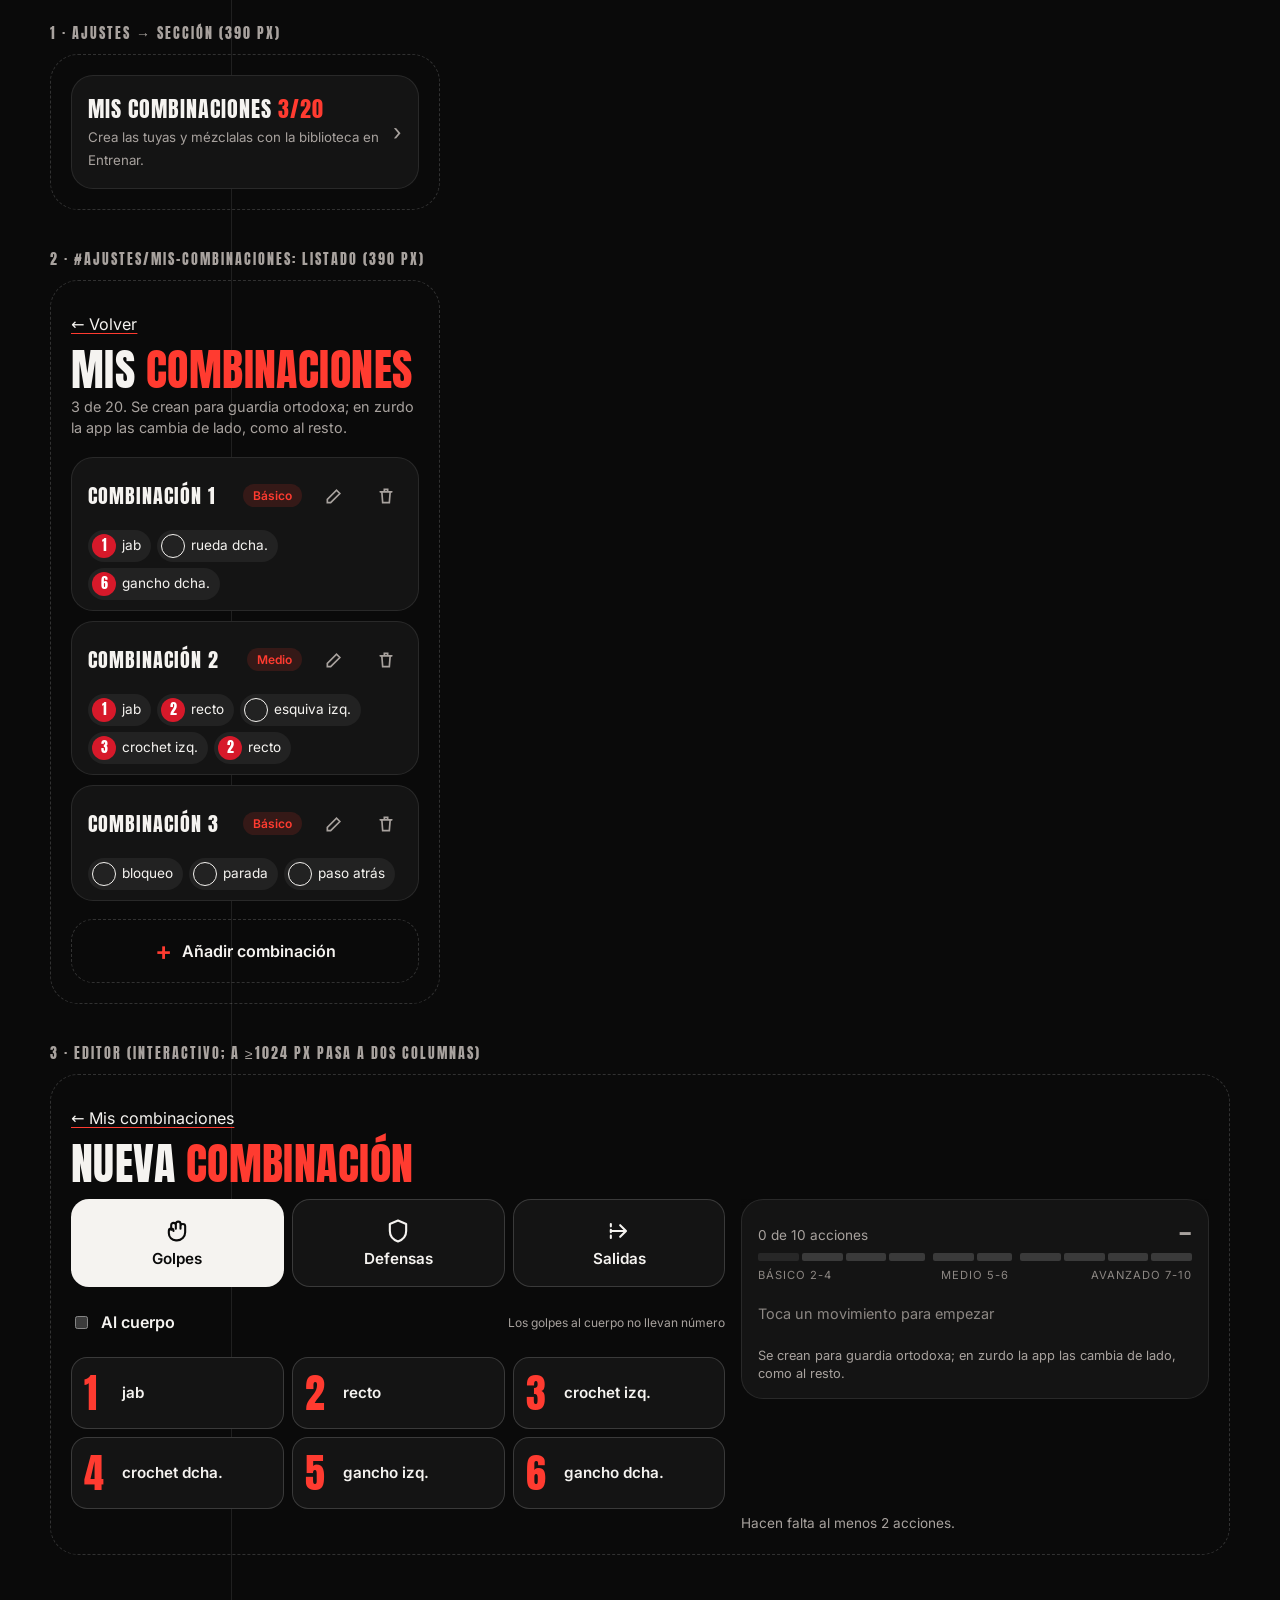
==== docs/revision/boceto-creador.html @ 8ac5c726 "Añade el diagnóstico y el plan del creador de combinaciones (fases C1-C4) y un boceto suelto del dis" ====
<!doctype html>
<html lang="es">
<head>
<meta charset="utf-8">
<meta name="viewport" content="width=device-width, initial-scale=1">
<title>Boceto · Mis combinaciones</title>
<!-- Boceto suelto, FUERA de la app (no va al precache ni al sitio). Usa los tokens y las fuentes de
     la app para que se vea como quedaría. Los datos de las acciones están copiados a mano solo aquí:
     en la app saldrán de data/acciones.json. Abrir con la app servida (python -m http.server) o
     directamente desde el disco. -->
<link rel="stylesheet" href="../../static/estilos.css">
<style>
  body { padding: 24px var(--hueco) 48px; }
  .bocetos { display: grid; gap: 40px; max-width: 1180px; margin: 0 auto; }
  .boceto-titulo { font-family: var(--letra-titular); text-transform: uppercase; color: var(--suave); letter-spacing: 2px; font-size: 14px; margin: 0 0 10px; }
  .marco { border: 1px dashed var(--linea-chip); border-radius: 28px; padding: 20px; }
  .marco.movil { max-width: 390px; }

  /* ---------- Comunes ---------- */
  .cr-volver { display: inline-flex; min-height: 48px; align-items: center; color: var(--texto); }
  .cr-cabecera h1 { margin: 0; font-family: var(--letra-titular); text-transform: uppercase; font-weight: 400; font-size: 44px; line-height: .95; }
  .cr-cabecera h1 .acento { color: var(--acento); }
  .cr-cabecera p { margin: 6px 0 0; color: var(--suave); font-size: .9rem; }
  .cr-boton { min-height: 48px; padding: 0 18px; border-radius: 999px; border: 1px solid var(--linea-chip); background: var(--secundario);
    color: var(--texto); font: 600 1rem var(--letra-texto); display: inline-flex; align-items: center; justify-content: center; gap: 8px;
    cursor: pointer; transition: transform 140ms cubic-bezier(.23,1,.32,1), background-color 140ms ease; }
  .cr-boton:active { transform: scale(.97); }
  .cr-boton.principal { background: var(--acento-relleno); border-color: transparent; color: var(--sobre-acento); }
  .cr-boton[aria-disabled="true"] { opacity: .45; cursor: not-allowed; }
  :is(button, a):focus-visible { outline: 3px solid var(--foco); outline-offset: 2px; }

  /* Pasos: el MISMO código visual que la pantalla de la sesión (paso-golpe/defensa/movimiento):
     lo que creas se ve como lo verás al entrenar. */
  .cr-paso { display: inline-flex; align-items: center; gap: 6px; min-height: 32px; padding: 0 10px 0 4px; border-radius: 999px;
    background: var(--secundario); font-size: .85rem; white-space: nowrap; }
  .cr-paso i { display: inline-grid; place-items: center; min-width: 24px; height: 24px; border-radius: 999px; font: 400 14px var(--letra-titular); font-style: normal; }
  .cr-paso.golpe i { background: var(--acento-relleno); color: var(--sobre-acento); }
  .cr-paso.defensa i { border: 1.5px solid currentColor; }
  .cr-paso.movimiento { color: var(--terciario); }
  .cr-paso.movimiento i { border: 1.5px dashed var(--suave); color: var(--suave); }

  /* Nivel en directo: 10 segmentos, uno por acción, con las tres zonas de nivel_de marcadas. */
  .cr-nivel { display: grid; gap: 6px; }
  .cr-nivel-linea { display: flex; justify-content: space-between; align-items: baseline; font-size: .85rem; color: var(--suave); }
  .cr-nivel-linea b { font: 400 22px var(--letra-titular); text-transform: uppercase; color: var(--texto); letter-spacing: 1px; }
  .cr-nivel-linea b.fuera { color: var(--suave); }
  .cr-segmentos { display: grid; grid-template-columns: repeat(10, 1fr); gap: 3px; }
  .cr-segmentos span { height: 8px; border-radius: 2px; background: var(--linea-chip); transition: background-color 160ms ease; }
  .cr-segmentos span.lleno { background: var(--acento-relleno); }
  .cr-segmentos span:nth-child(1) { opacity: .5; }        /* 1 acción: aún no vale */
  .cr-segmentos span:nth-child(4), .cr-segmentos span:nth-child(6) { margin-right: 5px; } /* cortes 4|5 y 6|7 */
  .cr-zonas { display: grid; grid-template-columns: 4fr 2fr 4fr; font-size: .7rem; color: var(--tenue); text-transform: uppercase; letter-spacing: 1px; }
  .cr-zonas span:nth-child(2) { text-align: center; } .cr-zonas span:nth-child(3) { text-align: right; }

  /* ---------- Listado ---------- */
  .cr-lista { list-style: none; margin: 18px 0; padding: 0; display: grid; gap: 10px; }
  .cr-combo { background: var(--superficie); border: 1px solid var(--linea); border-radius: var(--radio); padding: 14px 8px 10px 16px; display: grid; gap: 10px; }
  .cr-combo-cabeza { display: flex; align-items: center; gap: 10px; }
  .cr-combo h2 { margin: 0; flex: 1; white-space: nowrap; font: 400 20px var(--letra-titular); text-transform: uppercase; letter-spacing: 1px; }
  .cr-pastilla { font-size: .75rem; font-weight: 600; padding: 3px 10px; border-radius: 999px; background: var(--acento-tenue); color: var(--acento); }
  .cr-icono { width: 48px; height: 48px; border-radius: 999px; border: 0; background: transparent; color: var(--suave); display: grid; place-items: center; cursor: pointer; }
  .cr-icono:hover { background: var(--secundario); color: var(--texto); }
  .cr-icono svg { width: 20px; height: 20px; fill: none; stroke: currentColor; stroke-width: 2; stroke-linecap: round; }
  .cr-secuencia { display: flex; flex-wrap: wrap; gap: 6px; margin: 0; padding: 0; list-style: none; }
  .cr-anadir { width: 100%; min-height: 64px; border: 1.5px dashed var(--linea-chip); border-radius: var(--radio); background: transparent; color: var(--texto);
    font: 600 1rem var(--letra-texto); display: flex; align-items: center; justify-content: center; gap: 10px; cursor: pointer; }
  .cr-anadir span { color: var(--acento); font-size: 1.6rem; line-height: 1; }

  /* ---------- Editor ---------- */
  .cr-editor { display: grid; gap: 16px; }
  .cr-tira-caja { position: sticky; top: 0; z-index: 1; background: var(--superficie); border: 1px solid var(--linea); border-radius: var(--radio); padding: 14px 16px; display: grid; gap: 12px; }
  .cr-tira { display: flex; flex-wrap: wrap; gap: 6px; min-height: 40px; margin: 0; padding: 0; list-style: none; }
  .cr-tira:empty::before { content: "Toca un movimiento para empezar"; color: var(--tenue); font-size: .9rem; align-self: center; }
  .cr-tira button.cr-paso { border: 0; color: inherit; cursor: pointer; min-height: 40px; font-family: var(--letra-texto);
    transition: transform 180ms cubic-bezier(.23,1,.32,1), opacity 180ms ease; }
  .cr-tira button.cr-paso.movimiento { color: var(--terciario); }
  .cr-tira button.cr-paso::after { content: "×"; margin-left: 2px; color: var(--suave); }
  @starting-style { .cr-tira button.cr-paso { opacity: 0; transform: scale(.9); } }
  .cr-guardia { margin: 0; font-size: .8rem; color: var(--suave); }

  .cr-tarjetas { display: grid; grid-template-columns: repeat(3, 1fr); gap: 8px; }
  .cr-tarjeta { min-height: 88px; border-radius: 18px; border: 1px solid var(--linea-chip); background: var(--superficie); color: var(--texto);
    display: grid; place-content: center; justify-items: center; gap: 4px; cursor: pointer; font: 600 .95rem var(--letra-texto);
    transition: transform 140ms cubic-bezier(.23,1,.32,1), background-color 140ms ease; }
  .cr-tarjeta:active { transform: scale(.97); }
  .cr-tarjeta svg { width: 28px; height: 28px; fill: none; stroke: currentColor; stroke-width: 1.8; stroke-linecap: round; stroke-linejoin: round; }
  .cr-tarjeta[aria-expanded="true"] { background: var(--chip-activo); color: var(--sobre-chip-activo); border-color: transparent; }

  .cr-paleta { display: grid; gap: 10px; }
  .cr-paleta[hidden] { display: none; }
  .cr-objetivo { display: flex; align-items: center; justify-content: space-between; min-height: 48px; }
  .cr-objetivo { gap: 12px; }
  .cr-objetivo small { text-align: right; font-size: .75rem; }
  .cr-combo-cabeza { gap: 4px; }
  .cr-combo-cabeza .cr-pastilla { margin-right: 4px; }
  .cr-objetivo label { white-space: nowrap; display: flex; align-items: center; gap: 10px; font-weight: 600; cursor: pointer; }
  .cr-golpes { display: grid; grid-template-columns: repeat(2, 1fr); gap: 8px; list-style: none; margin: 0; padding: 0; }
  .cr-golpe { width: 100%; min-height: 72px; border-radius: 16px; border: 1px solid var(--linea-chip); background: var(--superficie); color: var(--texto);
    display: flex; align-items: center; gap: 12px; padding: 0 12px; cursor: pointer; text-align: left; font: 600 .95rem var(--letra-texto);
    transition: transform 140ms cubic-bezier(.23,1,.32,1), border-color 140ms ease; }
  .cr-golpe:active { transform: scale(.97); }
  @media (hover: hover) and (pointer: fine) { .cr-golpe:hover, .cr-mov:hover { border-color: var(--acento); } }
  .cr-golpe b { font: 400 40px var(--letra-titular); color: var(--acento); line-height: 1; min-width: 26px; }
  .cr-golpe b.sin-numero { font-size: 22px; color: var(--suave); }
  .cr-movs { display: grid; grid-template-columns: repeat(2, 1fr); gap: 8px; list-style: none; margin: 0; padding: 0; }
  .cr-mov { width: 100%; min-height: 56px; border-radius: 16px; border: 1px solid var(--linea-chip); background: var(--superficie); color: var(--texto);
    font: 600 .95rem var(--letra-texto); cursor: pointer; padding: 0 12px; text-align: left; display: flex; align-items: center; gap: 10px;
    transition: transform 140ms cubic-bezier(.23,1,.32,1), border-color 140ms ease; }
  .cr-mov:active { transform: scale(.97); }
  .cr-mov.salida { border-style: dashed; }
  .cr-barra { position: sticky; bottom: 0; display: grid; grid-template-columns: 1fr 1fr; gap: 8px; padding: 12px 0 0; background: linear-gradient(transparent, var(--fondo) 30%); }
  .cr-estado { min-height: 1.4em; margin: 0; font-size: .85rem; color: var(--suave); }

  /* Escritorio: paleta a la izquierda, tira y guardar fijos a la derecha. */
  @media (min-width: 1024px) {
    .cr-editor.escritorio { grid-template-columns: minmax(0, 1.4fr) minmax(320px, 1fr); align-items: start; }
    .cr-editor.escritorio .cr-lado { position: sticky; top: 24px; display: grid; gap: 12px; order: 2; }
    .cr-editor.escritorio .cr-golpes { grid-template-columns: repeat(3, 1fr); }
    .cr-editor.escritorio .cr-movs { grid-template-columns: repeat(3, 1fr); }
  }

  /* ---------- Avisos ---------- */
  dialog.cr-avisos { max-width: 420px; border: 1px solid var(--linea-chip); border-radius: var(--radio); background: var(--superficie); color: var(--texto); padding: 22px; }
  dialog.cr-avisos::backdrop { background: var(--velo); }
  .cr-avisos h2 { margin: 0 0 12px; font: 400 26px var(--letra-titular); text-transform: uppercase; }
  .cr-avisos ul { margin: 0 0 18px; padding: 0; list-style: none; display: grid; gap: 10px; }
  .cr-avisos li { display: grid; grid-template-columns: 24px 1fr; gap: 10px; padding: 12px; border-radius: 14px; background: var(--aviso-fondo); color: var(--aviso); font-size: .92rem; }
  .cr-avisos .acciones { display: grid; grid-template-columns: 1fr 1fr; gap: 8px; }
  @media (prefers-reduced-motion: reduce) { * { transition: none !important; } }
</style>
</head>
<body>
<div class="bocetos">

  <section>
    <p class="boceto-titulo">1 · Ajustes → sección (390 px)</p>
    <div class="marco movil">
      <a class="tarjeta cr-entrada" href="#" style="display:flex;align-items:center;gap:12px;padding:16px;color:inherit;text-decoration:none;min-height:72px">
        <span style="flex:1"><b style="font:400 22px var(--letra-titular);text-transform:uppercase;letter-spacing:1px">Mis combinaciones <span style="color:var(--acento)">3/20</span></b><br>
          <small style="color:var(--suave)">Crea las tuyas y mézclalas con la biblioteca en Entrenar.</small></span>
        <span aria-hidden="true" style="font-size:1.4rem;color:var(--suave)">›</span>
      </a>
    </div>
  </section>

  <section>
    <p class="boceto-titulo">2 · #ajustes/mis-combinaciones: listado (390 px)</p>
    <div class="marco movil">
      <a href="#" class="cr-volver">← Volver</a>
      <header class="cr-cabecera">
        <h1>Mis <span class="acento">combinaciones</span></h1>
        <p>3 de 20. Se crean para guardia ortodoxa; en zurdo la app las cambia de lado, como al resto.</p>
      </header>
      <ul class="cr-lista" id="lista"></ul>
      <button type="button" class="cr-anadir" id="ir-editor"><span aria-hidden="true">+</span> Añadir combinación</button>
    </div>
  </section>

  <section>
    <p class="boceto-titulo">3 · Editor (interactivo; a ≥1024 px pasa a dos columnas)</p>
    <div class="marco">
      <a href="#" class="cr-volver">← Mis combinaciones</a>
      <header class="cr-cabecera" style="margin-bottom:14px"><h1>Nueva <span class="acento">combinación</span></h1></header>
      <div class="cr-editor escritorio">
        <div class="cr-lado">
          <div class="cr-tira-caja">
            <div class="cr-nivel" aria-hidden="true">
              <div class="cr-nivel-linea"><span id="contador">0 de 10 acciones</span><b id="nivel" class="fuera">—</b></div>
              <div class="cr-segmentos" id="segmentos"></div>
              <div class="cr-zonas"><span>Básico 2-4</span><span>Medio 5-6</span><span>Avanzado 7-10</span></div>
            </div>
            <ol class="cr-tira" id="tira" aria-label="Tu combinación (toca un paso para quitarlo)"></ol>
            <p class="cr-guardia">Se crean para guardia ortodoxa; en zurdo la app las cambia de lado, como al resto.</p>
          </div>
          <p class="cr-estado" id="estado" role="status" aria-live="polite"></p>
          <div class="cr-barra">
            <button type="button" class="cr-boton" id="quitar-ultima">Quitar la última</button>
            <button type="button" class="cr-boton principal" id="guardar" aria-describedby="por-que">Guardar</button>
          </div>
          <p class="cr-estado" id="por-que"></p>
        </div>

        <div>
          <div class="cr-tarjetas" role="group" aria-label="Tipo de movimiento">
            <button type="button" class="cr-tarjeta" aria-expanded="true" aria-controls="p-golpe" data-grupo="golpe">
              <svg viewBox="0 0 24 24" aria-hidden="true"><path d="M7 11V7a2 2 0 0 1 4 0v3m0-1V6a2 2 0 0 1 4 0v4m0-2a2 2 0 0 1 4 0v5a7 7 0 0 1-7 7h-1a6 6 0 0 1-6-6v-2a2 2 0 0 1 4 0"/></svg>Golpes</button>
            <button type="button" class="cr-tarjeta" aria-expanded="false" aria-controls="p-defensa" data-grupo="defensa">
              <svg viewBox="0 0 24 24" aria-hidden="true"><path d="M12 3l7 3v6c0 4.5-3 7.5-7 9-4-1.5-7-4.5-7-9V6z"/></svg>Defensas</button>
            <button type="button" class="cr-tarjeta" aria-expanded="false" aria-controls="p-movimiento" data-grupo="movimiento">
              <svg viewBox="0 0 24 24" aria-hidden="true"><path d="M5 12h12m-4-5 5 5-5 5"/><path d="M5 6v12" stroke-dasharray="2 3"/></svg>Salidas</button>
          </div>
          <div style="height:12px"></div>
          <div class="cr-paleta" id="p-golpe">
            <div class="cr-objetivo">
              <label><input type="checkbox" role="switch" id="al-cuerpo"> Al cuerpo</label>
              <small style="color:var(--suave)">Los golpes al cuerpo no llevan número</small>
            </div>
            <ul class="cr-golpes" id="golpes"></ul>
          </div>
          <div class="cr-paleta" id="p-defensa" hidden><ul class="cr-movs" id="defensas"></ul></div>
          <div class="cr-paleta" id="p-movimiento" hidden><ul class="cr-movs" id="salidas"></ul></div>
        </div>
      </div>
    </div>
  </section>

  <dialog class="cr-avisos" id="avisos" aria-labelledby="t-avisos">
    <h2 id="t-avisos">Antes de guardar</h2>
    <ul id="lista-avisos"></ul>
    <form method="dialog" class="acciones">
      <button class="cr-boton" value="denegar" autofocus>Volver a editar</button>
      <button class="cr-boton principal" value="aceptar">Guardar igual</button>
    </form>
  </dialog>
</div>

<script type="module">
  // Copia mínima de data/acciones.json para el boceto (en la app sale del catálogo del motor).
  const A = {
    jab: { tipo: "golpe", n: 1, corto: "jab" }, directo: { tipo: "golpe", n: 2, corto: "recto" },
    gancho_izq: { tipo: "golpe", n: 3, corto: "crochet izq." }, gancho_der: { tipo: "golpe", n: 4, corto: "crochet dcha." },
    uppercut_izq: { tipo: "golpe", n: 5, corto: "gancho izq." }, uppercut_der: { tipo: "golpe", n: 6, corto: "gancho dcha." },
    jab_cuerpo: { tipo: "golpe", corto: "jab abajo" }, directo_cuerpo: { tipo: "golpe", corto: "recto abajo" },
    gancho_izq_cuerpo: { tipo: "golpe", corto: "croch. izq. abajo" }, gancho_der_cuerpo: { tipo: "golpe", corto: "croch. dcha. abajo" },
    uppercut_izq_cuerpo: { tipo: "golpe", corto: "gancho izq. abajo" }, uppercut_der_cuerpo: { tipo: "golpe", corto: "gancho dcha. abajo" },
    esquiva_izq: { tipo: "defensa", corto: "esquiva izq." }, esquiva_der: { tipo: "defensa", corto: "esquiva dcha." },
    rodar_izq: { tipo: "defensa", corto: "rueda izq." }, rodar_der: { tipo: "defensa", corto: "rueda dcha." },
    paso_atras: { tipo: "defensa", corto: "paso atrás" }, bloqueo: { tipo: "defensa", corto: "bloqueo" },
    parada: { tipo: "defensa", corto: "parada" }, ballesteo: { tipo: "defensa", corto: "ballesteo" }, flexion: { tipo: "defensa", corto: "flexión" },
    paso_lateral_izq: { tipo: "movimiento", corto: "paso lateral izq." }, paso_lateral_der: { tipo: "movimiento", corto: "paso lateral dcha." },
    pivote: { tipo: "movimiento", corto: "pivote" }, salir: { tipo: "movimiento", corto: "cambio de ángulo" },
  };
  const CARA = ["jab", "directo", "gancho_izq", "gancho_der", "uppercut_izq", "uppercut_der"];
  const NIVEL = (n) => (n >= 2 && n <= 4 ? "Básico" : n <= 6 && n >= 5 ? "Medio" : n >= 7 && n <= 10 ? "Avanzado" : null);
  const $ = (s) => document.querySelector(s);
  const paso = (id, etiqueta = "li") => {
    const a = A[id];
    return `<${etiqueta} class="cr-paso ${a.tipo}" ${etiqueta === "button" ? `type="button" data-id="${id}" aria-label="Quitar ${a.corto}"` : ""}><i aria-hidden="true">${a.n ?? ""}</i>${a.corto}</${etiqueta}>`;
  };

  // ---- Listado de ejemplo ----
  const propias = [["jab", "rodar_der", "uppercut_der"], ["jab", "directo", "esquiva_izq", "gancho_izq", "directo"], ["bloqueo", "parada", "paso_atras"]];
  const ICONOS = {
    editar: '<svg viewBox="0 0 24 24"><path d="M4 20h4L19 9l-4-4L4 16z"/></svg>',
    borrar: '<svg viewBox="0 0 24 24"><path d="M5 7h14M10 7V4h4v3m-7 0 1 13h8l1-13"/></svg>',
  };
  $("#lista").innerHTML = propias.map((ids, i) => `<li class="cr-combo">
      <div class="cr-combo-cabeza"><h2>Combinación ${i + 1}</h2><span class="cr-pastilla">${NIVEL(ids.length)}</span>
        <button type="button" class="cr-icono" aria-label="Editar combinación ${i + 1}">${ICONOS.editar}</button>
        <button type="button" class="cr-icono" aria-label="Borrar combinación ${i + 1}">${ICONOS.borrar}</button></div>
      <ol class="cr-secuencia" aria-label="${ids.map((id) => A[id].corto).join(", ")}">${ids.map((id) => paso(id)).join("")}</ol></li>`).join("");

  // ---- Editor ----
  let tira = [];
  const pintarPaletas = () => {
    const cuerpo = $("#al-cuerpo").checked;
    $("#golpes").innerHTML = CARA.map((id) => cuerpo ? id.replace(/^(jab|directo|gancho_izq|gancho_der|uppercut_izq|uppercut_der)$/, "$1_cuerpo") : id)
      .map((id) => `<li><button type="button" class="cr-golpe" data-anadir="${id}"><b class="${A[id].n ? "" : "sin-numero"}" aria-hidden="true">${A[id].n ?? "↓"}</b>${A[id].corto}</button></li>`).join("");
    const lista = (tipo, clase) => Object.entries(A).filter(([, a]) => a.tipo === tipo)
      .map(([id, a]) => `<li><button type="button" class="cr-mov ${clase}" data-anadir="${id}">${a.corto}</button></li>`).join("");
    $("#defensas").innerHTML = lista("defensa", "");
    $("#salidas").innerHTML = lista("movimiento", "salida");
  };
  const pintarTira = (anuncio = "") => {
    $("#tira").innerHTML = tira.map((id, i) => `<li>${paso(id, "button").replace("data-id", `data-i="${i}" data-id`)}</li>`).join("");
    $("#segmentos").innerHTML = Array.from({ length: 10 }, (_, i) => `<span class="${i < tira.length ? "lleno" : ""}"></span>`).join("");
    const nivel = NIVEL(tira.length);
    $("#nivel").textContent = nivel ?? "—";
    $("#nivel").className = nivel ? "" : "fuera";
    $("#contador").textContent = `${tira.length} de 10 acciones`;
    const motivo = tira.length < 2 ? "Hacen falta al menos 2 acciones." : "";
    $("#guardar").setAttribute("aria-disabled", String(Boolean(motivo)));
    $("#por-que").textContent = motivo;
    $("#quitar-ultima").setAttribute("aria-disabled", String(!tira.length));
    $("#estado").textContent = anuncio ? `${anuncio}. ${tira.length} acciones${nivel ? `, ${nivel.toLowerCase()}` : ""}.` : "";
  };
  document.addEventListener("click", (e) => {
    const anadir = e.target.closest("[data-anadir]");
    if (anadir) {
      if (tira.length >= 10) return pintarTira("Ya tiene 10 acciones, el máximo");
      tira.push(anadir.dataset.anadir);
      return pintarTira(`Añadido ${A[anadir.dataset.anadir].corto}`);
    }
    const chip = e.target.closest("#tira [data-i]");
    if (chip) {
      const [quitado] = tira.splice(Number(chip.dataset.i), 1);
      pintarTira(`Quitado ${A[quitado].corto}`);
      ($("#tira button") ?? $("#quitar-ultima")).focus();
      return;
    }
    const tarjeta = e.target.closest(".cr-tarjeta");
    if (tarjeta) {
      for (const t of document.querySelectorAll(".cr-tarjeta")) {
        const activa = t === tarjeta;
        t.setAttribute("aria-expanded", String(activa));
        document.getElementById(t.getAttribute("aria-controls")).hidden = !activa;
      }
    }
  });
  $("#al-cuerpo").addEventListener("change", pintarPaletas);
  $("#quitar-ultima").addEventListener("click", () => {
    if (!tira.length) return;
    pintarTira(`Quitado ${A[tira.pop()].corto}`);
  });
  $("#guardar").addEventListener("click", () => {
    if (tira.length < 2) return;
    const avisos = [];
    if (!tira.some((id) => A[id].tipo === "golpe")) avisos.push("No lleva ningún golpe: solo defensas o salidas.");
    if (tira.slice(0, -1).some((id) => A[id].tipo === "movimiento")) avisos.push("Hay una salida en medio y no al final.");
    if (tira.join() === "jab,directo") avisos.push("Es igual que una de la biblioteca (nivel básico).");
    if (propias.some((p) => p.join() === tira.join())) avisos.push("Es igual que otra de tus combinaciones.");
    if (!avisos.length) return pintarTira("Guardada (boceto)");
    $("#lista-avisos").innerHTML = avisos.map((t) => `<li><span aria-hidden="true">⚠</span>${t}</li>`).join("");
    $("#avisos").showModal();
  });
  pintarPaletas();
  pintarTira();
</script>
</body>
</html>
---- static/estilos.css ----
/* Mobile first, tema oscuro. Pensado para usar con guantes a 1–2 m del móvil:
   botones grandes, reloj enorme y colores por fase claros (contraste AA comprobado). */
/* Fuentes locales (OFL, ver fuentes/OFL-*.txt): nada de CDN, la app va sin conexión. */
@font-face {
  font-family: "Anton";
  src: url("fuentes/anton-latin-400-normal.woff2") format("woff2");
  font-weight: 400;
  font-display: swap;
}
@font-face {
  font-family: "Inter";
  src: url("fuentes/inter-latin-400-normal.woff2") format("woff2");
  font-weight: 400;
  font-display: swap;
}
@font-face {
  font-family: "Inter";
  src: url("fuentes/inter-latin-600-normal.woff2") format("woff2");
  font-weight: 600;
  font-display: swap;
}
@font-face {
  font-family: "Inter";
  src: url("fuentes/inter-latin-800-normal.woff2") format("woff2");
  font-weight: 800;
  font-display: swap;
}

/* Todos los colores y letras de la app viven aquí (tokens). Negro neutro + rojo como único acento.
   El fondo rojo completo se reserva para los últimos 10 s (--fase-final): en el resto de la
   app el rojo va en texto, botones, pestaña activa y chips destacados.
   Contraste comprobado en tests/js/contraste.test.mjs. */
:root {
  color-scheme: dark;
  --fondo: #0a0a0a;
  --superficie: #141414;      /* tarjeta sólida */
  --superficie-hover: #1c1c1c;
  --campo: #101010;
  --cristal: rgba(255, 255, 255, 0.05);        /* tarjeta de cristal (sobre negro o foto oscura) */
  --borde-cristal: rgba(255, 255, 255, 0.10);
  --barra: rgba(20, 20, 20, 0.95);             /* barra flotante: se lee hasta sobre una foto clara */
  --desenfoque: blur(16px) saturate(140%);
  --linea: rgba(255, 255, 255, 0.09);          /* borde de tarjetas, separadores y rejilla de gráficos */
  --linea-chip: rgba(255, 255, 255, 0.16);     /* chip no seleccionado y botón secundario */
  --borde: #737373;           /* bordes de campos de texto: 3:1 */
  --texto: #f5f3f0;
  --suave: #a8a29e;           /* texto secundario */
  --terciario: #d6d3d1;
  --tenue: #8c8783;           /* días y meses futuros: más apagado que --suave, aún 4,5:1 */
  --acento: #ff3b30;          /* rojo de texto: palabra roja, contexto, cifras */
  --acento-relleno: #d7192a;  /* rojo de relleno: botones, pestaña activa, chip destacado (texto blanco) */
  --acento-relleno-hover: #b81424;
  --sobre-acento: #ffffff;
  --chip-activo: #f5f3f0;     /* chip seleccionado */
  --sobre-chip-activo: #0a0a0a;
  --secundario: rgba(255, 255, 255, 0.06);
  --secundario-hover: rgba(255, 255, 255, 0.12);
  --foco: #ffffff;
  --ok: #7ad1a9;
  --ok-fondo: #12392c;
  --aviso: #ffe8a3;
  --aviso-fondo: #3d2e06;
  --velo: rgba(0, 0, 0, 0.7);
  --resalte: rgba(255, 255, 255, 0.06);
  --resplandor: rgba(255, 59, 48, 0.32); /* halo rojo detrás del maniquí */

  /* Fases de la sesión: fondo y texto */
  --fase-asalto: #0a0a0a;
  --fase-final: #d7192a;
  --fase-descanso: #0b3b34;
  --fase-reaccion: #ffb703;
  --fase-reaccion-texto: #0a0a0a;
  --fase-pausa: #1c1c1c;

  /* Series de los gráficos (validadas sobre --superficie) */
  --serie-asaltos: #ff3b30;   /* semana actual */
  --serie-barra: rgba(255, 255, 255, 0.34);  /* resto de semanas */
  --serie-rpe: #e8e2da;
  --acento-tenue: rgba(255, 59, 48, 0.14);   /* fondo de la pastilla de RPE */

  --alto-nav: 68px;
  --hueco: 20px;              /* margen lateral en móvil */
  --radio: 22px;

  /* Tipografía: titulares condensados en mayúsculas y texto legible */
  --letra-titular: "Anton", "Impact", "Arial Narrow", sans-serif;
  --letra-texto: "Inter", system-ui, "Segoe UI", Roboto, sans-serif;
}

* { box-sizing: border-box; }

html { -webkit-text-size-adjust: 100%; overflow-x: hidden; }

body {
  margin: 0;
  background: var(--fondo);
  color: var(--texto);
  font-family: var(--letra-texto);
  font-size: 1rem;
  line-height: 1.45;
}

main {
  overflow-x: clip; /* la palabra de fondo y la foto sobresalen a propósito */
  max-width: 720px;
  margin: 0 auto;
  padding: 0 var(--hueco) calc(var(--alto-nav) + 44px + env(safe-area-inset-bottom));
}

.vista { position: relative; isolation: isolate; display: grid; gap: 16px; }
.vista[hidden] { display: none; }

h1, h2, .titular {
  font-family: var(--letra-titular); font-weight: 400; text-transform: uppercase;
  letter-spacing: 0.01em; line-height: 0.98;
}
h1 { margin: 0; font-size: clamp(2.75rem, 12.8vw, 4rem); }
h2 { margin: 0 0 14px; font-size: 1.375rem; letter-spacing: 0.04em; }
h3 { margin: 16px 0 6px; font-size: 0.85rem; font-weight: 600; color: var(--suave); text-transform: uppercase; letter-spacing: 0.08em; }
.acento { color: var(--acento); }

/* Titular de pantalla: línea de contexto en rojo, titular de dos líneas con la segunda en rojo
   y una palabra gigante de fondo. */
.cabecera { position: relative; padding: 28px 0 0; }
.antetitulo {
  margin: 0 0 6px; color: var(--acento);
  font-size: 0.8125rem; font-weight: 600; letter-spacing: 0.15em; text-transform: uppercase;
}
.marca-agua {
  position: absolute; z-index: -1; right: -8px; top: 10px;
  font-family: var(--letra-titular); text-transform: uppercase; line-height: 1;
  font-size: clamp(5rem, 30vw, 11rem); color: #fff; opacity: 0.05;
  white-space: nowrap; pointer-events: none; user-select: none;
}
.marca-agua.vertical {
  writing-mode: vertical-rl; top: 120px; right: calc(-26px - var(--hueco));
  font-size: 150px; letter-spacing: 4px;
}
h1:focus, h2:focus { outline: none; }
h1:focus-visible, h2:focus-visible { outline: 3px solid var(--foco); outline-offset: 4px; }
/* Títulos que reciben el foco al navegar (el de cada vista, el periodo, el día y el detalle del
   Historial, los de Perfil y Ajustes): en vez del recuadro blanco, el subrayado rojo de los
   enlaces de la app, más grueso. Sigue viéndose. */
:is(h1, h2, h3)[tabindex="-1"]:focus-visible {
  outline: none; text-decoration: underline 3px var(--acento); text-underline-offset: 6px;
}

/* Cabecera con foto fundida al negro (detrás del titular). La foto nunca se amplía por encima
   de su tamaño: en pantallas anchas se queda a la derecha y se funde también por la izquierda. */
.foto-cabecera {
  position: absolute; z-index: -2; top: 0; left: calc(-1 * var(--hueco)); right: calc(-1 * var(--hueco));
  height: var(--alto-foto, 360px); overflow: hidden; pointer-events: none;
}
.foto-cabecera img { display: block; width: 100%; height: 100%; object-fit: cover; object-position: var(--posicion-foto, 50% 45%); }
.foto-cabecera::after {
  content: ""; position: absolute; inset: 0;
  background: linear-gradient(180deg, rgba(10, 10, 10, 0.55) 0%, rgba(10, 10, 10, 0) 30%,
    rgba(10, 10, 10, 0.2) 60%, var(--fondo) 100%);
}
.con-foto .cabecera { padding-top: var(--arriba-titular, 166px); }

/* Marca en móvil (en el PC va en la barra lateral). */
.marca-movil, .marca {
  display: flex; align-items: center; gap: 8px; margin: 0;
  font-family: var(--letra-titular); text-transform: uppercase; font-size: 22px; letter-spacing: 2px; line-height: 1;
}
.marca-movil::before, .marca::before {
  content: ""; width: 10px; height: 10px; border-radius: 50%; background: var(--acento);
}
.marca-movil { padding-top: 20px; height: 44px; margin-bottom: -16px; }

a { color: var(--texto); text-decoration-color: var(--acento); text-underline-offset: 3px; }

/* Tarjetas sólidas y de cristal. */
.tarjeta {
  background: var(--superficie);
  border: 1px solid var(--linea);
  border-radius: var(--radio);
  padding: 18px;
  min-width: 0;
}
.tarjeta.cristal {
  background: var(--cristal); border-color: var(--borde-cristal); border-radius: 22px;
  -webkit-backdrop-filter: var(--desenfoque); backdrop-filter: var(--desenfoque);
}

.nota { color: var(--suave); font-size: 0.875rem; margin: 8px 0 0; }
.solo-lectores {
  position: absolute; width: 1px; height: 1px; overflow: hidden;
  clip: rect(0 0 0 0); white-space: nowrap;
}

.aviso {
  background: var(--aviso-fondo); color: var(--aviso); border-radius: 10px; padding: 10px 14px; margin: 0;
}
.aviso.fijo { position: sticky; top: 0; z-index: 20; border-radius: 0; text-align: center; }

/* ---------- Foco visible en todo lo interactivo ---------- */
:focus-visible { outline: 3px solid var(--foco); outline-offset: 2px; }
/* Con ratón o dedo no se dibuja el anillo (p. ej. el título que recibe el foco al cambiar de pestaña). */
:focus:not(:focus-visible) { outline: none; }

/* ---------- Formularios ---------- */
.formulario { display: grid; gap: 14px; }
.campo { display: grid; gap: 6px; color: var(--suave); font-size: 0.9rem; }
input, select, textarea {
  font: inherit;
  color: var(--texto);
  background: var(--campo);
  border: 1px solid var(--borde);
  border-radius: 12px;
  padding: 12px;
  min-height: 48px;
  width: 100%;
}
textarea { resize: vertical; min-height: 64px; }
/* Flecha propia de los desplegables: la del sistema quedaba pegada al borde. */
select {
  appearance: none; -webkit-appearance: none; padding-right: 44px; text-overflow: ellipsis; cursor: pointer;
  background-image: url("data:image/svg+xml,%3Csvg xmlns='http://www.w3.org/2000/svg' width='12' height='8' viewBox='0 0 12 8'%3E%3Cpath d='M1 1.5l5 5 5-5' fill='none' stroke='%23a8a29e' stroke-width='2' stroke-linecap='round' stroke-linejoin='round'/%3E%3C/svg%3E");
  background-repeat: no-repeat; background-position: right 16px center; background-size: 12px 8px;
}
input[type="checkbox"], input[type="radio"] { width: auto; min-height: 0; accent-color: var(--acento-relleno); }
fieldset { border: 0; padding: 0; margin: 0; min-width: 0; }
legend { color: var(--suave); font-size: 0.95rem; padding: 0; margin-bottom: 8px; }
legend small { display: block; font-size: 0.85rem; }
/* Campos en rejilla, alineados por abajo: si una etiqueta ocupa dos líneas, las cajas siguen a la misma altura. */
.rejilla { display: grid; grid-template-columns: repeat(auto-fill, minmax(130px, 1fr)); gap: 12px; align-items: end; }
hr { border: 0; height: 1px; margin: 0; background: var(--linea); }

/* Chips de opción (radios): presets, categorías, estilo. El seleccionado, en claro. */
.fila-chips {
  display: flex; gap: 8px; overflow-x: auto; scrollbar-width: none;
  margin: 0 calc(-1 * var(--hueco)); padding: 2px var(--hueco);
}
.fila-chips::-webkit-scrollbar { display: none; }
.chip-opcion { position: relative; flex: none; }
.chip-opcion input, .niveles input, .chip input { position: absolute; opacity: 0; inset: 0; margin: 0; cursor: pointer; }
.chip-opcion span {
  display: inline-flex; align-items: center; height: 40px; padding: 0 16px;
  border: 1px solid var(--linea-chip); border-radius: 20px; background: rgba(255, 255, 255, 0.04);
  font-size: 0.875rem; font-weight: 400; white-space: nowrap;
}
.chip-opcion input:checked + span {
  background: var(--chip-activo); border-color: var(--chip-activo); color: var(--sobre-chip-activo); font-weight: 600;
}
:is(.chip-opcion, .niveles, .chip) input:focus-visible + span { outline: 3px solid var(--foco); outline-offset: 2px; }

/* Presets y su resumen ("3 × 3:00 · descanso 1:00"): debajo en el móvil, al lado en el PC. */
.presets { display: grid; gap: 8px; }
.resumen-presets { margin: 0; font-size: 0.8125rem; color: var(--suave); }

/* Nivel: tres botones grandes (radios); el elegido, en rojo. */
.niveles { display: grid; grid-template-columns: repeat(3, minmax(0, 1fr)); gap: 8px; }
.niveles legend, .cabeza-campo {
  display: flex; justify-content: space-between; align-items: baseline; gap: 8px; width: 100%;
  margin-bottom: 14px; font-size: 0.8125rem; color: var(--suave);
}
:is(.niveles legend, .cabeza-campo) span:first-child { font-weight: 600; letter-spacing: 0.08em; text-transform: uppercase; }
.modos-voz b { font-size: 20px; white-space: nowrap; }

/* Ritmo: barra 1-5, de Calmado a Intenso. Solo se mueve arrastrando la bolita: la barra no recibe
   el puntero (tocarla en el móvil saltaba a Intenso sin querer). El teclado sigue funcionando. */
.ritmo input[type="range"] {
  appearance: none; -webkit-appearance: none; display: block; width: 100%; height: 44px; margin: 0;
  padding: 0; border: 0; background: transparent; pointer-events: none;
  --lleno: 50%;
}
.ritmo input[type="range"]::-webkit-slider-runnable-track {
  height: 6px; border-radius: 3px;
  background: linear-gradient(to right, var(--acento-relleno) var(--lleno), rgba(255, 255, 255, 0.14) var(--lleno));
}
.ritmo input[type="range"]::-moz-range-track { height: 6px; border-radius: 3px; background: rgba(255, 255, 255, 0.14); }
.ritmo input[type="range"]::-moz-range-progress { height: 6px; border-radius: 3px; background: var(--acento-relleno); }
/* La bolita se toca en un cuadrado de 48 × 48 px (más de los 44 que pide un dedo) pero se dibuja
   como un círculo de 28 px: el resto es transparente. Sin border-radius, para que las esquinas
   también cuenten. */
.ritmo input[type="range"]::-webkit-slider-thumb {
  -webkit-appearance: none; width: 48px; height: 48px; margin-top: -21px; border: 0; border-radius: 0;
  background: radial-gradient(circle, var(--texto) 0 10px, var(--acento-relleno) 10.5px 14px, transparent 14.5px);
  pointer-events: auto; cursor: grab;
}
.ritmo input[type="range"]::-moz-range-thumb {
  width: 48px; height: 48px; border: 0; border-radius: 0;
  background: radial-gradient(circle, var(--texto) 0 10px, var(--acento-relleno) 10.5px 14px, transparent 14.5px);
  pointer-events: auto; cursor: grab;
}
.ritmo input[type="range"]:focus-visible { outline: 3px solid var(--foco); outline-offset: 2px; border-radius: 8px; }
.marcas-ritmo { display: flex; justify-content: space-between; font-size: 0.75rem; color: var(--suave); }
.niveles label { position: relative; }
.niveles label span {
  display: grid; place-content: center; text-align: center; min-height: 68px; padding: 6px 2px;
  border: 1px solid rgba(255, 255, 255, 0.12); border-radius: 16px;
  font-size: 0.75rem; font-weight: 400;
}
.niveles b { display: block; margin-bottom: 4px; font-family: var(--letra-titular); font-weight: 400; font-size: 24px; line-height: 1; }
.niveles label input:checked + span { background: var(--acento-relleno); border-color: var(--acento-relleno); color: var(--sobre-acento); }

/* Interruptores (switch): Zurdo y Reacción. */
.interruptores { display: grid; grid-template-columns: repeat(2, minmax(0, 1fr)); gap: 8px; }
.interruptor {
  display: flex; align-items: center; justify-content: space-between; gap: 10px;
  min-height: 56px; padding: 0 14px; cursor: pointer;
  border: 1px solid rgba(255, 255, 255, 0.12); border-radius: 16px; background: rgba(255, 255, 255, 0.03);
  font-size: 0.9375rem; font-weight: 600;
}
.interruptor input {
  appearance: none; -webkit-appearance: none; flex: none; position: relative; cursor: pointer;
  width: 40px; height: 24px; min-height: 0; padding: 0; margin: 0;
  border: 0; border-radius: 12px; background: rgba(255, 255, 255, 0.18);
  transition: background-color 0.15s;
}
.interruptor input::before {
  content: ""; position: absolute; top: 2px; left: 2px; width: 20px; height: 20px;
  border-radius: 50%; background: #fff; transition: transform 0.15s;
}
.interruptor input:checked { background: var(--acento-relleno); }
.interruptor input:checked::before { transform: translateX(16px); }

.check { display: flex; align-items: flex-start; gap: 10px; padding: 6px 0; cursor: pointer; }
.check input { width: 22px; height: 22px; margin-top: 2px; flex: none; }

details > summary {
  cursor: pointer; min-height: 48px; display: flex; align-items: center; gap: 10px;
  color: var(--texto); font-weight: 600; list-style: none;
}
details > summary::-webkit-details-marker { display: none; }
/* Con display:flex el triángulo nativo desaparece: se dibuja uno propio. */
details > summary::before {
  content: ""; flex: none; width: 0; height: 0;
  border-left: 8px solid currentColor; border-top: 6px solid transparent; border-bottom: 6px solid transparent;
  transition: transform 0.15s;
}
details[open] > summary::before { transform: rotate(90deg); }
.avanzados > summary { min-height: 44px; margin: -6px 0; font-size: 0.875rem; color: var(--suave); }
.avanzados[open] > summary { margin-bottom: 8px; }

.resumen-config { color: var(--suave); font-weight: 400; }

/* ---------- Botones ---------- */
.boton {
  display: inline-flex; align-items: center; justify-content: center; gap: 10px;
  min-height: 48px; padding: 10px 20px;
  font: inherit; font-weight: 600; color: var(--sobre-acento);
  border: 1px solid var(--linea-chip); border-radius: 20px; cursor: pointer; text-align: center;
  transition: background-color 0.15s, transform 0.1s;
  background: var(--secundario);
}
.boton.principal, .boton.peligro { background: var(--acento-relleno); border-color: transparent; }
.boton.principal:hover, .boton.peligro:hover { background: var(--acento-relleno-hover); }
.boton.secundario:hover { background: var(--secundario-hover); }
.boton:disabled { opacity: 0.5; cursor: not-allowed; }
.boton:active:not(:disabled) { transform: scale(0.98); }
.boton svg { width: 20px; height: 20px; flex: none; fill: currentColor; }
.boton.enorme {
  min-height: 76px; width: 100%; border-radius: 22px;
  font-family: var(--letra-titular); font-weight: 400; font-size: 1.5rem;
  text-transform: uppercase; letter-spacing: 0.08em;
}
.boton.pequeno { min-height: 40px; padding: 6px 14px; font-size: 0.875rem; }
.acciones { display: flex; flex-wrap: wrap; gap: 10px; }
.acciones .boton { flex: 1 1 140px; }
/* Botones al pie de una tarjeta (Copia de seguridad, «Editar valoración»): separados del texto. */
.tarjeta > .acciones { margin-top: 18px; }
label.boton { color: var(--sobre-acento); }
/* Copia de seguridad: cada botón en una línea; si no caben juntos, uno debajo del otro a todo el ancho. */
.copia .acciones .boton { flex: 1 1 auto; white-space: nowrap; }
input[type="file"].solo-lectores:focus-visible + *, label.boton:focus-within { outline: 3px solid var(--foco); }

/* ---------- Entrenar ---------- */
.config-opciones, .config-sesion { display: grid; gap: 14px; min-width: 0; }
.config-tarjeta { display: grid; gap: 14px; padding: 16px; }
.config-titulo, .resumen-grande, .resumen-elecciones { display: none; margin: 0; }
.empezar {
  min-height: 64px; width: 100%; gap: 12px;
  font-family: var(--letra-titular); font-weight: 400; font-size: 26px; letter-spacing: 0.08em; text-transform: uppercase;
}
.empezar svg { width: 22px; height: 22px; }
.config-sesion .nota { margin: -4px 0 0; text-align: center; font-size: 0.75rem; }
.voz-corta { display: none; }

/* ---------- Sesión en curso ---------- */
body.entrenando #vista-entrenar > :not(#pantalla), body.entrenando #pestanas { display: none; }
body.entrenando main { padding: 0; max-width: none; }

#pantalla {
  position: relative; isolation: isolate; overflow: hidden;
  min-height: 100dvh;
  display: flex; flex-direction: column;
  padding: 20px var(--hueco) calc(20px + env(safe-area-inset-bottom));
  background: var(--fase-asalto);
  transition: background-color 0.2s;
}
#pantalla[hidden] { display: none; }
#pantalla[data-fase="final"] { background: var(--fase-final); }
#pantalla[data-fase="descanso"] { background: var(--fase-descanso); }
#pantalla[data-fase="pausa"] { background: var(--fase-pausa); }
#pantalla[data-fase="reaccion"] {
  background: var(--fase-reaccion); color: var(--fase-reaccion-texto);
  --foco: var(--fase-reaccion-texto); /* el foco claro no se vería sobre ámbar */
}
/* Fuera del asalto normal el fondo cambia de color: el rojo y el gris de texto pasan al color
   del texto de la fase para mantener el contraste. */
#pantalla:not([data-fase="asalto"]) :is(.antetitulo, .acento, #despues, #anterior, .leyenda) { color: inherit; }
#pantalla .marca-agua { top: auto; right: auto; left: -20px; bottom: 150px; font-size: 190px; opacity: 0.04; }

.marcador { display: flex; justify-content: space-between; align-items: center; gap: 12px; }
#asalto { font-size: 22px; letter-spacing: 0.04em; }
.pastilla {
  display: inline-flex; align-items: center; gap: 8px; height: 34px; padding: 0 14px;
  border: 1px solid currentColor; border-radius: 17px;
  font-size: 0.8125rem; font-weight: 600; letter-spacing: 0.08em; text-transform: uppercase;
}
.pastilla::before { content: ""; width: 8px; height: 8px; border-radius: 50%; background: var(--acento); }
#pantalla:not([data-fase="asalto"]) .pastilla::before { background: currentColor; }

.progreso { display: grid; grid-auto-flow: column; grid-auto-columns: 1fr; gap: 6px; margin-top: 16px; }
.progreso i { display: block; height: 4px; border-radius: 2px; background: rgba(255, 255, 255, 0.12); overflow: hidden; }
.progreso b { display: block; width: 0; height: 100%; background: var(--acento); }
#pantalla:not([data-fase="asalto"]) .progreso b { background: currentColor; }
#pantalla[data-fase="reaccion"] .progreso i { background: rgba(0, 0, 0, 0.15); }

.reloj { flex: 1; display: grid; place-content: center; text-align: center; gap: 4px; padding: 12px 0; }
#tiempo {
  /* Inter y no Anton: Anton no tiene cifras tabulares y el reloj bailaría cada segundo. */
  font-size: min(31vw, 22vh);
  font-weight: 800;
  line-height: 1;
  font-variant-numeric: tabular-nums;
  letter-spacing: -0.035em;
}
#despues { margin: 0; min-height: 1.4em; color: var(--suave); font-size: 0.8125rem; letter-spacing: 0.08em; text-transform: uppercase; }

/* Sin desenfoque: el fondo de la sesión es liso y el saturate() avivaría el rojo de los últimos 10 s. */
.tarjeta.tarjeta-combo { display: grid; gap: 10px; padding: 18px 18px 16px; border-radius: 24px; -webkit-backdrop-filter: none; backdrop-filter: none; }
.tarjeta-combo .antetitulo { margin: 0; font-size: 0.75rem; }
#combo { min-height: 2.2em; }
.combo-texto, .pasos li {
  margin: 0; font-family: var(--letra-titular); font-weight: 400; text-transform: uppercase;
  line-height: 1.05; letter-spacing: 0.01em;
}
.combo-texto { font-size: clamp(2.2rem, 10vw, 4rem); text-wrap: balance; }
.pasos { list-style: none; margin: 0; padding: 0; display: grid; gap: 10px; }
.pasos li { display: flex; align-items: center; gap: 12px; font-size: clamp(1.75rem, 8.7vw, 2.6rem); }
/* Círculo numerado: relleno rojo = golpe, borde = defensa, borde discontinuo = pies. */
.pasos i, .leyenda i {
  flex: none; display: grid; place-items: center; border-radius: 50%;
  font-family: var(--letra-texto); font-style: normal; font-size: 0.8125rem; font-weight: 800; letter-spacing: 0;
}
.pasos i { width: 28px; height: 28px; }
.paso-golpe i { background: var(--acento-relleno); color: var(--sobre-acento); }
.paso-defensa i { border: 1.5px solid currentColor; }
.paso-movimiento i { border: 1.5px dashed var(--suave); color: var(--suave); }
.pasos .paso-movimiento { color: var(--terciario); }
#pantalla:not([data-fase="asalto"]) :is(.pasos, .leyenda) :is(.paso-movimiento, .paso-movimiento i) { color: inherit; border-color: currentColor; }
#pantalla[data-fase="final"] .paso-golpe i { background: var(--texto); color: var(--fase-final); }
.leyenda { display: flex; flex-wrap: wrap; gap: 6px 14px; margin: 4px 0 0; padding: 0; list-style: none; color: var(--suave); font-size: 0.75rem; }
.leyenda[hidden] { display: none; }
.leyenda li { display: inline-flex; align-items: center; gap: 6px; }
.leyenda i { width: 10px; height: 10px; }

#anterior { margin: 12px 0 0; min-height: 1.4em; color: var(--suave); font-size: 0.8125rem; text-align: center; }

.controles { display: grid; grid-template-columns: 1fr 1fr; gap: 10px; margin-top: 14px; }
#pausa[aria-pressed="true"] .icono-pausa, #pausa[aria-pressed="false"] .icono-play { display: none; }
#pantalla[data-fase="reaccion"] .boton.secundario { background: var(--fondo); }
/* Parar se distingue también sobre el fondo rojo de los últimos 10 s. */
#pantalla .boton.peligro { box-shadow: inset 0 0 0 3px var(--texto); }
#pantalla[data-fase="asalto"] .boton.peligro { box-shadow: none; }
/* Mismo color que el texto de la fase: se lee en todas. */
.atajos { margin: 12px 0 0; color: inherit; text-align: center; }
@media (pointer: coarse) { .atajos { display: none; } }

/* ---------- Barra de pestañas ---------- */
/* Píldora flotante; la pestaña activa, píldora roja con icono y texto. */
#pestanas {
  position: fixed; z-index: 10;
  left: 50%; transform: translateX(-50%);
  bottom: calc(18px + env(safe-area-inset-bottom));
  width: min(460px, calc(100% - 32px)); height: var(--alto-nav);
  display: grid; grid-auto-flow: column; grid-auto-columns: 1fr; align-items: center; padding: 0 6px;
  background: var(--barra); border: 1px solid var(--borde-cristal); border-radius: 34px;
  -webkit-backdrop-filter: var(--desenfoque); backdrop-filter: var(--desenfoque);
  box-shadow: 0 10px 30px var(--velo);
}
#pestanas a {
  display: flex; flex-direction: column; align-items: center; justify-content: center; gap: 2px;
  height: 56px; border-radius: 28px;
  color: var(--suave); text-decoration: none; font-size: 0.75rem; font-weight: 600;
  transition: background-color 0.15s, color 0.15s;
}
#pestanas a:hover { color: var(--texto); }
#pestanas a[aria-current="page"] { background: var(--acento-relleno); color: var(--sobre-acento); }
#pestanas svg {
  width: 20px; height: 20px; fill: none; stroke: currentColor;
  stroke-width: 1.8; stroke-linecap: round; stroke-linejoin: round;
}
#pestanas a:focus-visible { outline-offset: -4px; }
.marca { display: none; }
#pestanas .solo-escritorio { display: none; } /* en el móvil, Ajustes va en el engranaje */

/* Engranaje de Ajustes (móvil): arriba a la derecha en las tres pestañas, sobre la foto o el
   negro. En Ajustes, mientras se entrena y en el PC no se ve. */
main { position: relative; }
#ir-ajustes {
  position: absolute; z-index: 5; top: calc(14px + env(safe-area-inset-top)); right: var(--hueco);
  display: grid; place-items: center; width: 44px; height: 44px; border-radius: 50%;
  color: var(--texto); background: var(--barra); border: 1px solid var(--borde-cristal);
}
#ir-ajustes:hover { background: var(--superficie-hover); }
#ir-ajustes svg {
  width: 22px; height: 22px; fill: none; stroke: currentColor;
  stroke-width: 1.8; stroke-linecap: round; stroke-linejoin: round;
}
body[data-vista="ajustes"] #ir-ajustes, body.entrenando #ir-ajustes { display: none; }

/* ---------- Ajustes ---------- */
/* «Volver», fijo arriba al bajar (en el móvil; en el PC la barra lateral ya está siempre a la vista). */
#vista-ajustes .volver-movil {
  position: sticky; top: 0; z-index: 5; margin: 0 calc(-1 * var(--hueco)) -24px;
  padding: calc(8px + env(safe-area-inset-top, 0px)) var(--hueco) 8px; background: var(--fondo);
}
#vista-ajustes .volver-movil .volver { display: inline-flex; align-items: center; min-height: 44px; }
#vista-ajustes h1 { font-size: clamp(2.5rem, 11.8vw, 3.6rem); }
#vista-ajustes .marca-agua { top: 6px; right: -10px; font-size: 140px; opacity: 0.04; }
#ajustes-contenido { display: grid; gap: 16px; align-content: start; min-width: 0; }
.voz-eleccion, .voz-velocidad { display: grid; gap: 14px; align-content: start; min-width: 0; }

/* ---------- Historial ---------- */
#vista-historial { --alto-foto: 240px; --arriba-titular: 96px; --posicion-foto: 50% 35%; }
#vista-perfil { --alto-foto: 250px; --arriba-titular: 110px; --posicion-foto: 55% 25%; }
:is(#vista-historial, #vista-perfil) h1 { font-size: clamp(2.5rem, 11.8vw, 3.6rem); }
:is(#vista-historial, #vista-perfil) .marca-agua { top: 6px; right: -10px; font-size: 140px; opacity: 0.04; }
:is(#vista-historial, #vista-perfil) .foto-cabecera::after {
  background: linear-gradient(180deg, rgba(10, 10, 10, 0.45) 0%, rgba(10, 10, 10, 0.25) 40%, var(--fondo) 100%);
}

.resumen-historial { display: grid; gap: 18px; min-width: 0; }

/* Tres cifras grandes del mes; la primera, en tarjeta roja. */
.cifras { display: grid; grid-template-columns: repeat(3, minmax(0, 1fr)); gap: 8px; margin: 0; }
.cifras div {
  display: flex; flex-direction: column-reverse; justify-content: flex-end; gap: 2px; min-width: 0;
  padding: 14px 12px; border-radius: 18px; background: var(--superficie); border: 1px solid var(--linea);
}
.cifras dt { color: var(--suave); font-size: 0.75rem; font-weight: 600; white-space: nowrap; }
/* Las del resumen, en una línea: si la casilla no da para «sesiones / mes» (7,2 veces su letra),
   la letra baja lo justo (la casilla es su contenedor). */
.resumen-historial > .cifras div { padding-inline: 10px; container-type: inline-size; }
.resumen-historial > .cifras dt { font-size: min(0.75rem, 13.5cqi); }
.cifras dd { margin: 0; font-family: var(--letra-titular); font-size: 38px; line-height: 1; }
.cifras dd small { font-size: 18px; color: var(--suave); }
.cifras .destacada { background: var(--acento-relleno); border-color: transparent; color: var(--sobre-acento); }
.cifras .destacada dt { color: inherit; }

/* Gráfico semanal: barras grises y la semana actual en rojo. Arriba a la derecha, Asaltos / RPE;
   debajo del título, Semanas / Meses / Años. */
.grafico-semanas { margin: 0; display: grid; gap: 14px; padding: 16px; }
.grafico-semanas > .selector { justify-self: start; }
/* Asaltos / RPE no baja nunca de fila: si no hay sitio, el título se parte en dos líneas. */
.cabeza-grafico { display: flex; justify-content: space-between; align-items: center; gap: 8px; }
.titulo-grafico {
  flex: 1 1 0; min-width: 0; margin: 0; font-family: var(--letra-texto); font-size: 0.9375rem; font-weight: 600;
  text-transform: none; letter-spacing: 0; line-height: 1.3;
}
.unidad-grafico { margin: 0 0 -8px; color: var(--suave); font-size: 0.6875rem; font-weight: 600; }
.selector { display: flex; flex: none; gap: 4px; padding: 3px; border-radius: 16px; background: var(--secundario); }
.selector button {
  height: 28px; padding: 0 12px; border: 0; border-radius: 14px; cursor: pointer;
  background: transparent; color: var(--terciario); font: 400 0.75rem var(--letra-texto);
}
.selector button[aria-pressed="true"] { background: var(--chip-activo); color: var(--sobre-chip-activo); font-weight: 600; }
/* Asaltos / RPE: cada botón, 48 px de alto y de ancho como mínimo (área de toque). */
.selector-modo { margin-left: auto; padding: 0; border-radius: 24px; gap: 0; }
.selector-modo button { height: 48px; min-width: 48px; padding: 0 16px; border-radius: 24px; font-size: 0.8125rem; }
.barras {
  list-style: none; margin: 0; padding: 0;
  display: grid; grid-template-columns: repeat(var(--semanas), minmax(0, 1fr)); gap: 8px;
  /* Línea base del gráfico, encima de las etiquetas de las semanas. */
  background: linear-gradient(var(--linea-chip), var(--linea-chip)) no-repeat 0 calc(100% - 22px) / 100% 1px;
}
.barras li { display: grid; grid-template-rows: 1fr auto 22px; justify-items: center; height: 172px; min-width: 0; }
.barras .valor { align-self: end; margin-bottom: 4px; color: var(--terciario); font-size: 0.6875rem; font-weight: 600; font-variant-numeric: tabular-nums; }
.barras .barra {
  width: 100%; height: calc(var(--alto) * 118px); border-radius: 6px 6px 2px 2px;
  background: var(--serie-barra); transition: height 0.2s ease-out;
}
.barras .actual .barra { background: var(--serie-asaltos); }
.barras .eje { align-self: end; color: var(--suave); font-size: 0.65625rem; line-height: 18px; white-space: nowrap; }
.tabla-grafico > summary { min-height: 40px; font-size: 0.875rem; color: var(--suave); }
.tabla-grafico table { width: 100%; border-collapse: collapse; font-size: 0.875rem; font-variant-numeric: tabular-nums; }
.tabla-grafico th, .tabla-grafico td { padding: 6px 4px; text-align: right; border-bottom: 1px solid var(--linea); }
.tabla-grafico th:first-child { text-align: left; }

/* Sesiones: bloque de fecha, título y detalle, y pastilla de RPE. */
.sesiones { display: grid; gap: 10px; }
.sesiones h2 { margin: 0; }
.cabeza-sesiones { display: flex; justify-content: space-between; align-items: center; gap: 8px; flex-wrap: wrap; }
.lista-sesiones { list-style: none; margin: 0; padding: 0; display: grid; gap: 10px; }
.lista-sesiones a {
  display: flex; align-items: center; gap: 14px; padding: 12px;
  background: var(--superficie); border: 1px solid var(--linea); border-radius: 20px;
  color: var(--texto); text-decoration: none; transition: border-color 0.15s;
}
.lista-sesiones a:hover { border-color: var(--linea-chip); }
/* Galería: el periodo con flechas ‹ › y sus celdas (7 días, el calendario del mes o los 12 meses).
   Con sesiones, resalta; sin ellas, apagada. */
.galeria { gap: 14px; }
.periodo { display: grid; grid-template-columns: 44px minmax(0, 1fr) 44px; align-items: center; gap: 8px; }
.titulo-periodo { text-align: center; min-width: 0; }
.titulo-periodo h3 {
  margin: 0; color: var(--texto); font-size: 1rem; font-weight: 600; letter-spacing: 0; text-transform: none;
}
.titulo-periodo p { margin: 2px 0 0; color: var(--suave); font-size: 0.8125rem; font-variant-numeric: tabular-nums; }
.flecha {
  display: grid; place-items: center; width: 44px; height: 44px; padding: 0; border-radius: 50%; cursor: pointer;
  border: 1px solid var(--linea-chip); background: var(--secundario); color: var(--texto);
}
.flecha:hover:not(:disabled) { background: var(--secundario-hover); }
.flecha:disabled { opacity: 0.35; cursor: default; }
.flecha svg { width: 20px; height: 20px; fill: none; stroke: currentColor; stroke-width: 2.4; stroke-linecap: round; stroke-linejoin: round; }
.celdas { list-style: none; margin: 0; padding: 0; display: grid; gap: 6px; }
.celdas li { min-width: 0; }
.celda {
  position: relative; display: grid; align-content: center; justify-items: center; gap: 2px; height: 100%; min-height: 44px;
  padding: 10px 4px; border-radius: 14px; border: 1px solid var(--linea-chip);
  background: var(--superficie); color: var(--texto); text-decoration: none; transition: border-color 0.15s, background 0.15s;
}
a.celda:hover { border-color: var(--suave); background: var(--superficie-hover); }

/* Un día (semana y calendario del mes). Con sesiones: número en rojo, en negrita y con un punto
   debajo (no depende solo del color). Hoy: el número en un círculo. Pasados sin sesión, en gris
   suave; futuros, más apagados (--tenue, aún 4,5:1). Los de otro mes, en el calendario, casilla
   vacía (la fila lleva su etiqueta). */
.dia { display: grid; justify-items: center; align-content: start; gap: 3px; min-width: 0; color: var(--suave); }
.dia b {
  display: grid; place-items: center; width: 34px; height: 34px; border-radius: 50%;
  font-variant-numeric: tabular-nums; font-size: 0.9375rem; font-weight: 500; line-height: 1;
}
.dia .punto { width: 6px; height: 6px; border-radius: 50%; }
.dia.con-sesion { color: var(--acento); }
.dia.con-sesion b { font-weight: 800; }
.dia.con-sesion .punto { background: var(--acento); }
.dia.hoy b { box-shadow: inset 0 0 0 2px var(--texto); }
.dia.futuro { color: var(--tenue); }

/* Semana: L M X J V S D con el número debajo; con sesiones, un enlace del alto de un dedo. */
.dias { grid-template-columns: repeat(7, minmax(0, 1fr)); gap: 4px; }
.dias .dia { height: 100%; padding: 8px 0 10px; border-radius: 14px; border: 1px solid transparent; text-decoration: none; }
.dias a.dia { background: var(--superficie); border-color: var(--linea-chip); }
.dias a.dia:hover { border-color: var(--suave); background: var(--superficie-hover); }
.dias .dia.elegida { border-color: var(--acento); background: var(--superficie-hover); }
.letra { color: var(--suave); font-size: 0.6875rem; font-weight: 600; letter-spacing: 0.06em; }
.dias .futuro .letra { color: var(--tenue); }
.dias .numero { display: grid; justify-items: center; gap: 3px; }

/* Mes: calendario de 4 a 6 filas; cada fila es un único enlace que abre su semana. */
.calendario { display: grid; gap: 4px; }
.letras-calendario, .dias-fila { display: grid; grid-template-columns: repeat(7, minmax(0, 1fr)); }
.letras-calendario { padding: 0 6px; color: var(--suave); font-size: 0.6875rem; font-weight: 600; text-align: center; }
.semanas-mes { list-style: none; margin: 0; padding: 0; display: grid; gap: 4px; }
.fila-semana {
  display: block; padding: 6px; border-radius: 16px; border: 1px solid var(--linea);
  background: var(--superficie); color: inherit; text-decoration: none; transition: border-color 0.15s, background 0.15s;
}
a.fila-semana:hover { border-color: var(--suave); background: var(--superficie-hover); }
.fila-semana.actual { border-color: var(--linea-chip); }
.fila-semana.futuro { background: none; }
.cifras-mes dd { font-size: 32px; }

/* Año: 12 casillas (3 columnas; 4 en escritorio) con el nombre del mes y sus sesiones. En móvil,
   el nombre abreviado; desde 1024 px, completo. Ninguno se parte. */
.meses { grid-template-columns: repeat(3, minmax(0, 1fr)); }
.meses .celda { gap: 2px; padding: 12px 6px; min-width: 0; }
.meses .celda b { font-family: var(--letra-texto); font-size: 0.875rem; font-weight: 600; white-space: nowrap; }
.nombre-largo { display: none; }
.cuenta-mes { color: var(--suave); font-size: 0.75rem; white-space: nowrap; }
.meses .con-sesion .cuenta-mes { color: var(--texto); }
.meses .con-sesion strong { color: var(--acento); font-weight: 800; }
.meses .celda.vacia { border-color: var(--linea); background: none; color: var(--suave); }
.meses .celda.futuro, .meses .celda.futuro .cuenta-mes { color: var(--tenue); }
.meses .celda.hoy { box-shadow: inset 0 -3px 0 var(--acento); }

.volver-galeria { margin: -6px 0 0; }
.titulo-dia { text-align: left; }
.lista-sesiones a[aria-current="true"] { border-color: var(--acento); box-shadow: inset 3px 0 0 var(--acento); }
.bloque-fecha {
  flex: none; display: flex; flex-direction: column; align-items: center; justify-content: center;
  width: 56px; height: 56px; border-radius: 14px; background: var(--secundario);
  color: var(--suave); font-size: 0.65625rem; font-weight: 600; letter-spacing: 0.08em; text-transform: uppercase;
}
.bloque-fecha b { font-family: var(--letra-titular); font-weight: 400; font-size: 24px; line-height: 1; letter-spacing: 0; color: var(--texto); }
.texto-sesion { flex: 1; display: flex; flex-direction: column; gap: 3px; min-width: 0; }
.titulo-sesion { font-size: 0.9375rem; font-weight: 600; }
.texto-sesion .detalle { color: var(--suave); font-size: 0.8125rem; }
.rpe {
  flex: none; display: inline-flex; align-items: center; gap: 4px; height: 30px; padding: 0 10px; border-radius: 15px; white-space: nowrap;
  background: var(--acento-tenue); color: var(--acento); font-size: 0.75rem; font-weight: 800;
}
.rpe.sin-valorar { background: none; border: 1px dashed var(--linea-chip); color: var(--suave); }

.datos { display: grid; gap: 8px; margin: 0; }
/* Misma columna de etiquetas en todas las listas del detalle (datos y valoración): alineadas y sin partirse. */
.datos div { display: grid; grid-template-columns: 10.5rem minmax(0, 1fr); gap: 12px; }
.datos dt { color: var(--suave); white-space: nowrap; }
.datos dd { margin: 0; overflow-wrap: anywhere; }

.combos { margin: 0; padding-left: 24px; display: grid; gap: 4px; }
.etiqueta {
  display: inline-block; font-size: 0.8rem; font-weight: 600; padding: 1px 8px; border-radius: 999px;
  background: var(--aviso-fondo); color: var(--aviso); vertical-align: middle;
}
.volver { display: inline-flex; min-height: 44px; align-items: center; }
/* «Volver» como botón (sube un nivel en el Historial): se ve como los enlaces. */
button.volver {
  padding: 0; border: 0; background: none; cursor: pointer; font: inherit; color: var(--texto);
  text-decoration: underline; text-decoration-color: var(--acento); text-underline-offset: 3px;
}

/* Maestro-detalle. Móvil: o la lista o el detalle (con su enlace de volver). */
.maestro-detalle, .col-lista, .col-detalle { display: grid; gap: 16px; align-content: start; min-width: 0; }
.con-detalle .col-lista, #historial-contenido:not(.con-detalle) .col-detalle { display: none; }
#historial-contenido { display: grid; gap: 18px; }
.col-detalle > p { margin: 0; }

/* ---------- Perfil ---------- */
#perfil-contenido { display: grid; gap: 16px; align-content: start; min-width: 0; }
/* Tarjeta roja con el estilo recomendado (o el elegido y, si las respuestas apuntan a otro, una línea
   pequeña y neutra «Según tus respuestas: …»). */
.tarjeta.estilo-recomendado {
  display: grid; gap: 6px; padding: 16px;
  background: var(--acento-relleno); border-color: transparent; color: var(--sobre-acento);
}
.estilo-recomendado .antetitulo {
  margin: 0; color: inherit; font-family: var(--letra-texto); font-size: 0.75rem; font-weight: 600;
  letter-spacing: 0.15em; line-height: 1.3;
}
.estilo-recomendado .titular { margin: 0; font-size: 28px; line-height: 1.05; }
#estilo-resumen { display: grid; gap: 6px; }
#estilo-resumen p { margin: 0; font-size: 0.8125rem; line-height: 1.4; }
#estilo-resumen .titular { font-size: 28px; line-height: 1.05; }
/* Empate exacto: la frase entera hace de titular, algo más pequeña para que quepa. */
#estilo-resumen .empate {
  font-family: var(--letra-titular); font-size: 22px; line-height: 1.1; text-transform: uppercase; letter-spacing: 0.01em;
}
#estilo-resumen .afinar { font-weight: 600; }

/* «Sobre ti» y «Mi estilo»: secciones plegables. El título va en la letra de los titulares, con lo
   respondido (o el estilo elegido) a la derecha; con el teclado, el subrayado rojo de los títulos. */
.plegable { padding: 0 18px; }
.plegable > summary { min-height: 60px; gap: 12px; }
.plegable > summary::before { color: var(--acento); }
.titulo-plegable {
  font-family: var(--letra-titular); font-size: 1.375rem; font-weight: 400; letter-spacing: 0.04em; text-transform: uppercase; line-height: 1;
}
.resumen-plegable { margin-left: auto; color: var(--suave); font-size: 0.8125rem; font-weight: 400; text-align: right; }
.plegable > summary:focus-visible { outline: none; }
.plegable > summary:focus-visible .titulo-plegable {
  text-decoration: underline 3px var(--acento); text-underline-offset: 6px;
}
.cuerpo-plegable { display: grid; gap: 20px; padding: 4px 0 20px; }
#f-mi-estilo legend { position: absolute; width: 1px; height: 1px; overflow: hidden; clip: rect(0 0 0 0); white-space: nowrap; }

.grupos-estilo { display: grid; gap: 16px; }
.grupo-chips legend { margin-bottom: 8px; color: var(--suave); font-size: 0.8125rem; font-weight: 600; }
.chips-fila { display: flex; flex-wrap: wrap; gap: 8px; }
.chips-fila .chip-opcion span { padding: 0 14px; }
/* Velocidad de la voz: siempre los tres en una fila, con el número pequeño debajo. */
.chips-fila.velocidades { display: grid; grid-template-columns: repeat(3, minmax(0, 1fr)); }
.velocidades .chip-opcion span {
  flex-direction: column; justify-content: center; width: 100%; height: auto; min-height: 52px;
  padding: 4px 6px; border-radius: 16px; line-height: 1.2;
}
.velocidades small { color: var(--suave); font-size: 0.75rem; font-weight: 400; font-variant-numeric: tabular-nums; }
.velocidades input:checked + span small { color: inherit; }

#f-practicar { gap: 14px; }
:is(#f-practicar, #f-voz) h2 { margin: 0; }
:is(#f-practicar, #f-voz) .nota { margin-top: 4px; font-size: 0.8125rem; }
#voz-aviso { margin: -6px 0 0; }
.voz-velocidad > .boton { justify-self: start; }
.sin-cortar { white-space: nowrap; }
/* «Practicar más»: tres huecos del mismo tamaño (filas iguales: la pantalla mide siempre lo mismo),
   uno por fila en el móvil y en fila de tres desde 720 px. */
#practicar-estado { margin: -4px 0 0; }
.huecos-practicar {
  list-style: none; margin: 0; padding: 0;
  display: grid; grid-auto-rows: minmax(148px, 1fr); gap: 12px;
}
.huecos-practicar > li { display: grid; min-width: 0; }
.hueco { border-radius: 16px; min-width: 0; }
.hueco.vacio {
  display: flex; align-items: center; justify-content: center; gap: 8px;
  font: inherit; font-weight: 600; color: var(--suave); cursor: pointer;
  background: transparent; border: 1px dashed var(--linea-chip);
  transition: background-color 0.15s, color 0.15s;
}
.hueco.vacio:hover { background: var(--secundario); color: var(--texto); }
.hueco.vacio span { color: var(--acento); font-size: 1.4rem; font-weight: 400; line-height: 1; }
.hueco.lleno {
  display: grid; align-content: space-between; gap: 12px; padding: 12px 8px 14px 14px;
  background: var(--campo); border: 1px solid var(--linea-chip); container-type: inline-size;
}
.hueco.lleno:focus-visible { outline: 3px solid var(--foco); outline-offset: 2px; }
.hueco-cabecera { display: flex; align-items: flex-start; justify-content: space-between; gap: 4px; }
.hueco-cabecera h3 {
  margin: 12px 0 0; color: var(--texto); font-size: 1rem; font-weight: 600; line-height: 1.3;
  letter-spacing: 0; text-transform: none; overflow-wrap: anywhere;
}
/* Quitar y cerrar: el icono pequeño, el área de toque de 48 px. */
:is(.quitar-practicar, .cerrar-hoja) {
  display: grid; place-items: center; flex: none; width: 48px; height: 48px; padding: 0;
  color: var(--suave); background: transparent; border: 0; border-radius: 50%; cursor: pointer;
}
:is(.quitar-practicar, .cerrar-hoja):hover { color: var(--texto); background: var(--secundario); }
:is(.quitar-practicar, .cerrar-hoja) svg {
  width: 20px; height: 20px; fill: none; stroke: currentColor; stroke-width: 2.2; stroke-linecap: round;
}
/* Cuánto más: selector segmentado de dos (radios); el elegido, en claro como los chips. Letra y
   relleno, los de Velocidad. */
.segmentado {
  display: grid; grid-template-columns: repeat(2, minmax(0, 1fr)); gap: 4px;
  margin: 0 6px 0 0; padding: 3px; border: 0; border-radius: 16px; background: var(--secundario);
}
.segmentado label { position: relative; display: grid; }
.segmentado input { position: absolute; inset: 0; margin: 0; opacity: 0; cursor: pointer; }
.segmentado span {
  display: grid; place-items: center; min-height: 42px; padding: 4px 6px; border-radius: 13px;
  font-size: 0.875rem; line-height: 1.2; text-align: center; white-space: nowrap; color: var(--suave);
}
.segmentado input:checked + span { background: var(--chip-activo); color: var(--sobre-chip-activo); font-weight: 600; }
.segmentado input:focus-visible + span { outline: 3px solid var(--foco); outline-offset: 1px; }
/* Si en la tarjeta no caben los dos en una fila, uno encima del otro (según el ancho de la tarjeta). */
@container (max-width: 239.98px) {
  .segmentado { grid-template-columns: minmax(0, 1fr); margin-right: 0; }
}
@media (min-width: 720px) {
  .huecos-practicar { grid-template-columns: repeat(3, minmax(0, 1fr)); }
}

/* Panel para elegir: hoja inferior en el móvil y diálogo centrado desde 720 px. Las pestañas
   comparten celda (la del panel más alto): no cambia de alto al cambiar de pestaña ni las fichas
   se mueven bajo el dedo o el ratón. 85dvh como máximo en el móvil; si no cabe, scroll dentro. */
dialog.hoja { padding: 0; }
.hoja-contenido { display: grid; gap: 14px; padding: 8px 8px 20px 20px; }
.hoja-cabecera { display: flex; align-items: center; justify-content: space-between; gap: 8px; }
.hoja-cabecera h2 { margin: 0; font-size: 1.25rem; }
.pestanas-hoja {
  display: grid; grid-template-columns: repeat(3, minmax(0, 1fr)); gap: 4px; margin-right: 12px;
  padding: 3px; border-radius: 16px; background: var(--secundario);
}
.pestanas-hoja [role="tab"] {
  min-height: 44px; padding: 0 8px; border: 0; border-radius: 13px; cursor: pointer;
  font: inherit; font-size: 0.875rem; color: var(--suave); background: transparent;
}
.pestanas-hoja [aria-selected="true"] { background: var(--chip-activo); color: var(--sobre-chip-activo); font-weight: 600; }
.paneles-hoja { display: grid; margin-right: 12px; }
.paneles-hoja > [role="tabpanel"] { grid-area: 1 / 1; display: grid; align-content: start; gap: 16px; }
.paneles-hoja > [hidden] { visibility: hidden; }
.fichas { list-style: none; margin: 0; padding: 0; display: grid; gap: 8px; }
.fichas.numeros { grid-template-columns: repeat(2, minmax(0, 1fr)); grid-auto-rows: 1fr; }
.fichas li { display: grid; min-width: 0; }
.ficha {
  display: flex; align-items: center; justify-content: space-between; gap: 8px;
  min-height: 48px; padding: 8px 14px; text-align: left;
  font: inherit; font-size: 0.9375rem; color: var(--texto); cursor: pointer;
  background: var(--campo); border: 1px solid var(--linea-chip); border-radius: 14px;
}
.fichas.numeros .ficha { min-height: 56px; }
.ficha:hover:not([aria-disabled="true"]) { border-color: var(--acento-relleno); }
.ficha[aria-disabled="true"] { cursor: not-allowed; color: var(--suave); border-style: dashed; }
.marca-elegido { flex: none; color: var(--acento); font-weight: 700; }
@media (max-width: 719.98px) {
  dialog.hoja {
    width: 100%; max-width: none; max-height: 85dvh; margin: auto 0 0;
    border-bottom: 0; border-radius: var(--radio) var(--radio) 0 0;
  }
  .hoja-contenido { padding-bottom: calc(20px + env(safe-area-inset-bottom)); }
}
@media (min-width: 720px) {
  .fichas.numeros { grid-template-columns: repeat(3, minmax(0, 1fr)); }
}

.pie-perfil { margin: 0; text-align: center; font-size: 0.75rem; }

/* ---------- Aprende ---------- */
/* Lista de fichas agrupada por categoría y, en #aprende/<id>, la ficha: sus apartados en tarjetas
   (en el PC, dos columnas) y las fuentes plegadas, como las secciones del Perfil. */
#vista-aprende { --alto-foto: 250px; --arriba-titular: 110px; --posicion-foto: 50% 30%; }
#vista-aprende h1 { font-size: clamp(2.5rem, 11.8vw, 3.6rem); overflow-wrap: anywhere; }
#vista-aprende .marca-agua { top: 6px; right: -10px; font-size: 140px; opacity: 0.04; }
#vista-aprende .foto-cabecera::after {
  background: linear-gradient(180deg, rgba(10, 10, 10, 0.45) 0%, rgba(10, 10, 10, 0.25) 40%, var(--fondo) 100%);
}
#aprende-contenido { display: grid; gap: 16px; align-content: start; min-width: 0; }
#aprende-contenido p { margin: 0; }
/* Aviso discreto: punto ámbar y texto secundario, sin mayúsculas. */
.aviso-pendiente { display: flex; align-items: center; gap: 8px; color: var(--suave); font-size: 0.8125rem; }
.aviso-pendiente::before { content: ""; flex: none; width: 8px; height: 8px; border-radius: 50%; background: var(--aviso); }
.grupo-fichas { display: grid; gap: 10px; min-width: 0; }
.grupo-fichas h2 { margin: 12px 0 0; }
.grupo-fichas .nota { margin-top: -6px; }
.lista-fichas { list-style: none; margin: 0; padding: 0; display: grid; gap: 10px; }
.lista-fichas > li { display: grid; min-width: 0; }
.ficha-enlace {
  display: grid; gap: 6px; align-content: start; min-height: 48px;
  color: var(--texto); text-decoration: none; transition: background-color 0.15s, border-color 0.15s;
}
.ficha-enlace:hover { background: var(--superficie-hover); border-color: var(--linea-chip); }
.ficha-enlace .titular { font-size: 1.375rem; letter-spacing: 0.04em; overflow-wrap: anywhere; }
.resumen-ficha {
  color: var(--suave); font-size: 0.875rem;
  display: -webkit-box; -webkit-line-clamp: 2; -webkit-box-orient: vertical; overflow: hidden;
}
#aprende-contenido .volver-ficha { margin-top: -6px; }
.cabeza-ficha { display: grid; gap: 6px; }
.col-ficha { display: grid; gap: 16px; align-content: start; min-width: 0; }
.apartado { display: grid; gap: 10px; }
.apartado h2 { margin: 0; }
.apartado :is(ul, ol) { margin: 0; padding-left: 22px; display: grid; gap: 8px; }
.pasos-ficha li::marker { color: var(--acento); font-weight: 600; }
.correccion { display: block; margin-top: 2px; color: var(--suave); font-size: 0.875rem; }
/* «Al cuerpo»: lo común, plegado dentro de la tarjeta; «Mostrar más»: variantes y detalles. */
.comun-cuerpo > summary { margin: 0; min-height: 48px; }
.comun-cuerpo[open] > summary { margin-bottom: 4px; }
#aprende-contenido .fuentes-comun { margin-top: 10px; font-size: 0.8125rem; overflow-wrap: anywhere; }
.mas-ficha .titulo-plegable { white-space: nowrap; }
/* En pantallas estrechas el resumen va debajo del título (alineado con él), en una línea y cortado con «…». */
@media (max-width: 719px) {
  .mas-ficha > summary { flex-wrap: wrap; row-gap: 4px; padding: 10px 0; }
  .mas-ficha .resumen-plegable {
    flex: 0 0 calc(100% - 20px); min-width: 0; margin-left: 20px; text-align: left;
    white-space: nowrap; overflow: hidden; text-overflow: ellipsis;
  }
}
.mas-ficha .cuerpo-plegable { gap: 18px; }
.mas-apartado { display: grid; gap: 8px; }
.mas-apartado h3 { margin: 0; font-size: 1rem; }
.mas-apartado ul { margin: 0; padding-left: 22px; display: grid; gap: 8px; }
.nombre-variante { display: block; font-weight: 600; }
.fuentes-ficha .cuerpo-plegable { gap: 0; }
.fuentes-ficha li { overflow-wrap: anywhere; }
.pie-aprende { font-size: 0.75rem; }
@media (min-width: 720px) {
  .lista-fichas { grid-template-columns: repeat(2, minmax(0, 1fr)); }
}

/* ---------- Diálogo post-sesión ---------- */
dialog {
  width: min(560px, calc(100vw - 24px)); max-height: calc(100dvh - 24px);
  padding: 18px; border: 1px solid var(--linea); border-radius: var(--radio);
  background: var(--superficie); color: var(--texto);
}
dialog::backdrop { background: var(--velo); }
.chips { display: grid; grid-template-columns: repeat(5, 1fr); gap: 6px; }
.chips legend { grid-column: 1 / -1; }
.chip { position: relative; }
.chip span {
  display: grid; place-items: center; text-align: center; min-height: 52px; padding: 4px 2px;
  border: 1px solid var(--linea-chip); border-radius: 16px; font-size: 1.2rem; font-weight: 600;
}
.chip small { font-size: 0.7rem; font-weight: 400; color: var(--suave); }
.chip input:checked + span { background: var(--chip-activo); border-color: var(--chip-activo); color: var(--sobre-chip-activo); }
.chip input:checked + span small { color: inherit; }
.grupo-combos { margin-top: 8px; }
.grupo-combos legend { font-weight: 600; }
.costosas { margin: 0; }

/* ---------- Maniquí 3D (Aprende) ---------- */
.maniqui { display: grid; gap: 12px; }
.maniqui-escena {
  position: relative; aspect-ratio: 3 / 4; max-height: 72vh; overflow: hidden;
  border: 1px solid var(--linea); border-radius: var(--radio);
}
/* Fondo del maniquí: lo comparten la escena 3D y las fotos sin WebGL (fotos_maniqui.py). */
.maniqui-escena, .maniqui-fondo {
  background: radial-gradient(ellipse 70% 60% at 75% 40%, var(--resplandor), transparent 70%), var(--fondo);
}
.maniqui-escena canvas { display: block; width: 100%; height: 100%; touch-action: pan-y; cursor: grab; }
.maniqui-escena canvas:active { cursor: grabbing; }
.maniqui-escena canvas:focus-visible { outline-offset: -4px; }
.maniqui-paso {
  position: absolute; left: 16px; top: 12px; margin: 0; pointer-events: none;
  font-family: var(--letra-titular); text-transform: uppercase; letter-spacing: 0.06em; color: var(--suave);
}
.maniqui-controles { display: flex; flex-wrap: wrap; align-items: center; gap: 10px; }
.boton.redondo { width: 52px; min-height: 52px; padding: 0; border-radius: 50%; }
.boton.redondo svg { width: 24px; height: 24px; fill: none; stroke: currentColor; stroke-width: 2.4; stroke-linecap: round; stroke-linejoin: round; }
.boton[data-play] svg path { fill: currentColor; stroke: none; }
.boton[data-play][aria-pressed="true"] .icono-play, .boton[data-play][aria-pressed="false"] .icono-pausa { display: none; }
.maniqui-velocidad { display: flex; align-items: center; gap: 8px; margin-left: auto; color: var(--suave); font-size: 0.95rem; }
.maniqui-velocidad select { width: auto; min-height: 44px; padding: 8px 40px 8px 12px; background-position: right 14px center; }
.maniqui-vistas { display: flex; flex-wrap: wrap; gap: 8px; }
.chip-vista {
  min-height: 44px; padding: 0 18px; font: inherit; font-weight: 600; cursor: pointer;
  color: var(--suave); background: transparent; border: 1px solid var(--linea); border-radius: 999px;
}
.chip-vista[aria-pressed="true"] { color: var(--texto); border-color: var(--acento); }
/* Sin WebGL: fotos del maniquí (fondo transparente sobre el mismo degradado), con fundido. */
.maniqui-foto {
  position: absolute; inset: 0; width: 100%; height: 100%; object-fit: contain;
  opacity: 0; transition: opacity 0.35s ease;
}
.maniqui-foto.activa { opacity: 1; }


/* ---------- Escritorio (≥ 1024 px) ---------- */
/* Barra lateral izquierda en vez de la píldora y contenido con ancho máximo centrado. */
@media (min-width: 1024px) {
  :root { --ancho-lateral: 232px; --hueco: 48px; }

  #pestanas {
    left: 0; top: 0; bottom: 0; transform: none;
    width: var(--ancho-lateral); height: auto;
    grid-auto-flow: row; grid-auto-rows: max-content; grid-auto-columns: auto;
    align-content: start; align-items: stretch; gap: 6px; padding: 28px 16px;
    background: var(--fondo); border: 0; border-right: 1px solid var(--linea); border-radius: 0; box-shadow: none;
  }
  #pestanas .marca { display: flex; margin: 0 12px 28px; font-size: 28px; }
  #pestanas a {
    flex-direction: row; justify-content: flex-start; gap: 14px;
    height: 52px; padding: 0 18px; border-radius: 26px; font-size: 0.9375rem;
  }
  #pestanas a:hover:not([aria-current]) { background: var(--superficie-hover); }
  #pestanas .solo-escritorio { display: flex; }
  #ir-ajustes { display: none; }
  /* La línea del menú, también en el fondo de la página: el borde de la barra fija solo mide lo
     que la ventana y se cortaba a media página (al pintar la página entera o si algo la tapaba). */
  html { min-height: 100%; }
  body {
    background: linear-gradient(var(--linea), var(--linea)) no-repeat
      calc(var(--ancho-lateral) - 1px) 0 / 1px 100%, var(--fondo);
  }
  body.entrenando { background: var(--fondo); }

  main {
    max-width: 1200px;
    margin-left: max(var(--ancho-lateral), calc((100vw - 1200px) / 2));
    margin-right: auto;
    padding: 0 var(--hueco) 48px;
  }
  body.entrenando main { margin: 0; max-width: none; padding: 0; }

  .cabecera { padding-top: 48px; }
  h1 { font-size: 5rem; }
  .marca-movil { display: none; }

  /* Foto a la derecha a su tamaño (como mucho), fundida al negro por la izquierda y por abajo. */
  .foto-cabecera { left: auto; right: calc(-1 * var(--hueco)); width: min(587px, 60%); height: calc(var(--alto-foto, 360px) + 60px); }
  .foto-cabecera::after {
    background: linear-gradient(90deg, var(--fondo) 0%, rgba(10, 10, 10, 0) 45%),
      linear-gradient(180deg, rgba(10, 10, 10, 0.3) 0%, rgba(10, 10, 10, 0) 30%, rgba(10, 10, 10, 0.2) 60%, var(--fondo) 100%);
  }
  .con-foto .cabecera { padding-top: calc(var(--arriba-titular, 150px) + 30px); min-height: calc(var(--alto-foto, 360px) - 20px); }
  #vista-entrenar { --arriba-titular: 120px; }
  :is(#vista-historial, #vista-perfil) h1 { font-size: 4.5rem; }
  .marca-agua.vertical { writing-mode: horizontal-tb; top: 36px; right: auto; left: -12px; font-size: 13rem; }

  /* Entrenar: presets arriba; debajo, opciones a la izquierda y sesión a la derecha, alineadas
     arriba. La sesión se queda a la vista (sticky) mientras se baja por las opciones. */
  #config { grid-template-columns: minmax(0, 1.4fr) minmax(300px, 1fr); gap: 14px 32px; align-items: start; }
  .config-opciones { display: contents; }
  .presets { grid-column: 1 / -1; grid-row: 1; } /* a todo el ancho: a 1024 px no caben en la columna */
  .config-tarjeta { grid-column: 1; grid-row: 2; }
  .config-sesion { grid-column: 2; grid-row: 2; }
  .fila-chips { margin: 0; padding: 2px 0; flex-wrap: wrap; overflow: visible; }
  .config-tarjeta { padding: 24px; gap: 18px; }
  .presets { display: flex; align-items: center; gap: 16px; }
  .presets .fila-chips { flex: none; flex-wrap: nowrap; } /* siempre en una fila */
  .resumen-presets { display: none; } /* ya sale en «Tu sesión» (los lectores lo siguen oyendo en los chips) */
  .niveles label span { min-height: 84px; font-size: 0.875rem; }
  .niveles b { font-size: 32px; }
  .config-sesion {
    position: sticky; top: 24px; gap: 16px; padding: 28px;
    background: var(--superficie); border: 1px solid var(--linea); border-radius: 22px;
  }
  .config-titulo { display: block; font-size: 2.25rem; }
  .resumen-grande { display: block; margin-top: -6px; color: var(--suave); font-size: 1.05rem; }
  .resumen-elecciones { display: block; margin-top: -10px; color: var(--suave); font-size: 0.875rem; }
  .voz-larga { display: none; }
  .voz-corta { display: inline; }
  #info-voz { white-space: nowrap; overflow: hidden; text-overflow: ellipsis; } /* solo si una voz no cabe ni corta */

  /* Sesión: reloj y combinación centrados a pantalla completa. */
  #pantalla { padding: 32px 48px; align-items: center; }
  #pantalla > :not(.marca-agua) { width: min(100%, 820px); }
  #pantalla .marca-agua { font-size: 26rem; left: -30px; bottom: 60px; }
  #asalto { font-size: 30px; }
  #tiempo { font-size: min(16vw, 30vh); }
  #despues { font-size: 1rem; }
  .tarjeta-combo { padding: 26px 28px 22px; }
  .pasos li { font-size: clamp(2.6rem, 3.6vw, 3.4rem); gap: 16px; }
  .pasos i { width: 36px; height: 36px; font-size: 1rem; }
  .combo-texto { font-size: clamp(3rem, 5vw, 5rem); }
  #anterior { font-size: 1rem; }

  /* Historial: a la izquierda la galería, el gráfico, las cifras y la copia; a la derecha el
     detalle (a partes iguales hasta 1280 px, para que las tarjetas y las cabeceras de los grupos no
     se partan). */
  .maestro-detalle { grid-template-columns: repeat(2, minmax(0, 1fr)); align-items: start; }
  .resumen-historial { gap: 24px; }
  /* Las cifras van en la columna izquierda (media a 1024): poco relleno a los lados para que
     «sesiones / mes» no tenga que encoger. */
  .resumen-historial > .cifras dd { font-size: 46px; }
  .resumen-historial > .cifras div { padding: 18px 12px; }
  .con-detalle .col-lista, #historial-contenido:not(.con-detalle) .col-detalle { display: grid; }
  .volver-movil { display: none; }
  .meses { grid-template-columns: repeat(4, minmax(0, 1fr)); }
  /* A 1024 px la galería es media columna: casillas de ~78 px, donde «Septiembre» (5,6 veces su
     letra) cabe justo a 13 px. Si la casilla no da para tanto (otra fuente, zoom), la letra baja lo
     justo para que quepa: la casilla es el contenedor de su nombre. */
  .meses { gap: 4px; }
  .meses .celda { padding: 12px 2px; container-type: inline-size; }
  .meses .celda b { font-size: min(0.8125rem, 17.5cqi); }
  .nombre-largo { display: inline; }
  .nombre-corto { display: none; }
  .col-detalle > .vacio {
    display: grid; place-items: center; min-height: 240px; text-align: center;
    border: 1px dashed var(--linea); border-radius: var(--radio);
  }

  /* Desde 1280 px, la columna izquierda es 2/5 del ancho y el detalle, 3/5. */
  @media (min-width: 1280px) {
    .maestro-detalle { grid-template-columns: minmax(0, 2fr) minmax(0, 3fr); gap: 24px; }
    .resumen-historial > .cifras div { padding-inline: 14px; } /* columna estrecha: sitio para «sesiones / mes» */
  }

  /* Ajustes: Voz a todo el ancho, con la voz a la izquierda y la velocidad y «Probar voz» a la
     derecha; «Practicar más» debajo, del mismo ancho, con sus tres huecos en fila (a 1024 y a 1440). */
  #vista-ajustes h1 { font-size: 4.5rem; }
  #ajustes-contenido { gap: 24px; }
  #f-voz { grid-template-columns: repeat(2, minmax(0, 1fr)); gap: 14px 32px; }
  .voz-cabeza { grid-column: 1 / -1; }

  /* Perfil: una sola columna (rectángulo, Sobre ti, Mi estilo), del ancho de una lectura cómoda. */
  #perfil-contenido { max-width: 760px; gap: 20px; }
  .plegable { padding: 0 24px; }

  /* Aprende: fichas en tres columnas; la ficha, en dos (qué es, cuándo y cómo a la izquierda;
     errores, ventajas, inconvenientes, notas y fuentes a la derecha). */
  #vista-aprende h1 { font-size: 4.5rem; }
  .lista-fichas { grid-template-columns: repeat(3, minmax(0, 1fr)); gap: 14px; }
  .aprende-ficha { grid-template-columns: repeat(2, minmax(0, 1fr)); gap: 20px 32px; }
  .aprende-ficha > :is(.volver-ficha, .cabeza-ficha, .pie-aprende) { grid-column: 1 / -1; }
}

/* ---------- Animaciones sobrias ---------- */
/* Al mostrarse una vista (cambio de pestaña) sus bloques entran escalonados. Solo los hijos
   directos de la vista: lo que se repinta dentro (elegir una sesión, guardar el perfil) no
   vuelve a animarse. */
@keyframes entrada {
  from { opacity: 0; transform: translateY(10px); }
  to { opacity: 1; transform: none; }
}
.vista > * { animation: entrada 0.28s ease-out both; }
.vista > .marca-agua { animation: none; } /* la animación le pisaría la opacidad */
.vista > :nth-child(2) { animation-delay: 60ms; }
.vista > :nth-child(n+3) { animation-delay: 120ms; }
/* La sesión no anima su entrada: tiene que estar lista al instante. */
#pantalla { animation: none; }

@media (prefers-reduced-motion: reduce) {
  *, *::before, *::after { animation: none !important; transition: none !important; }
}
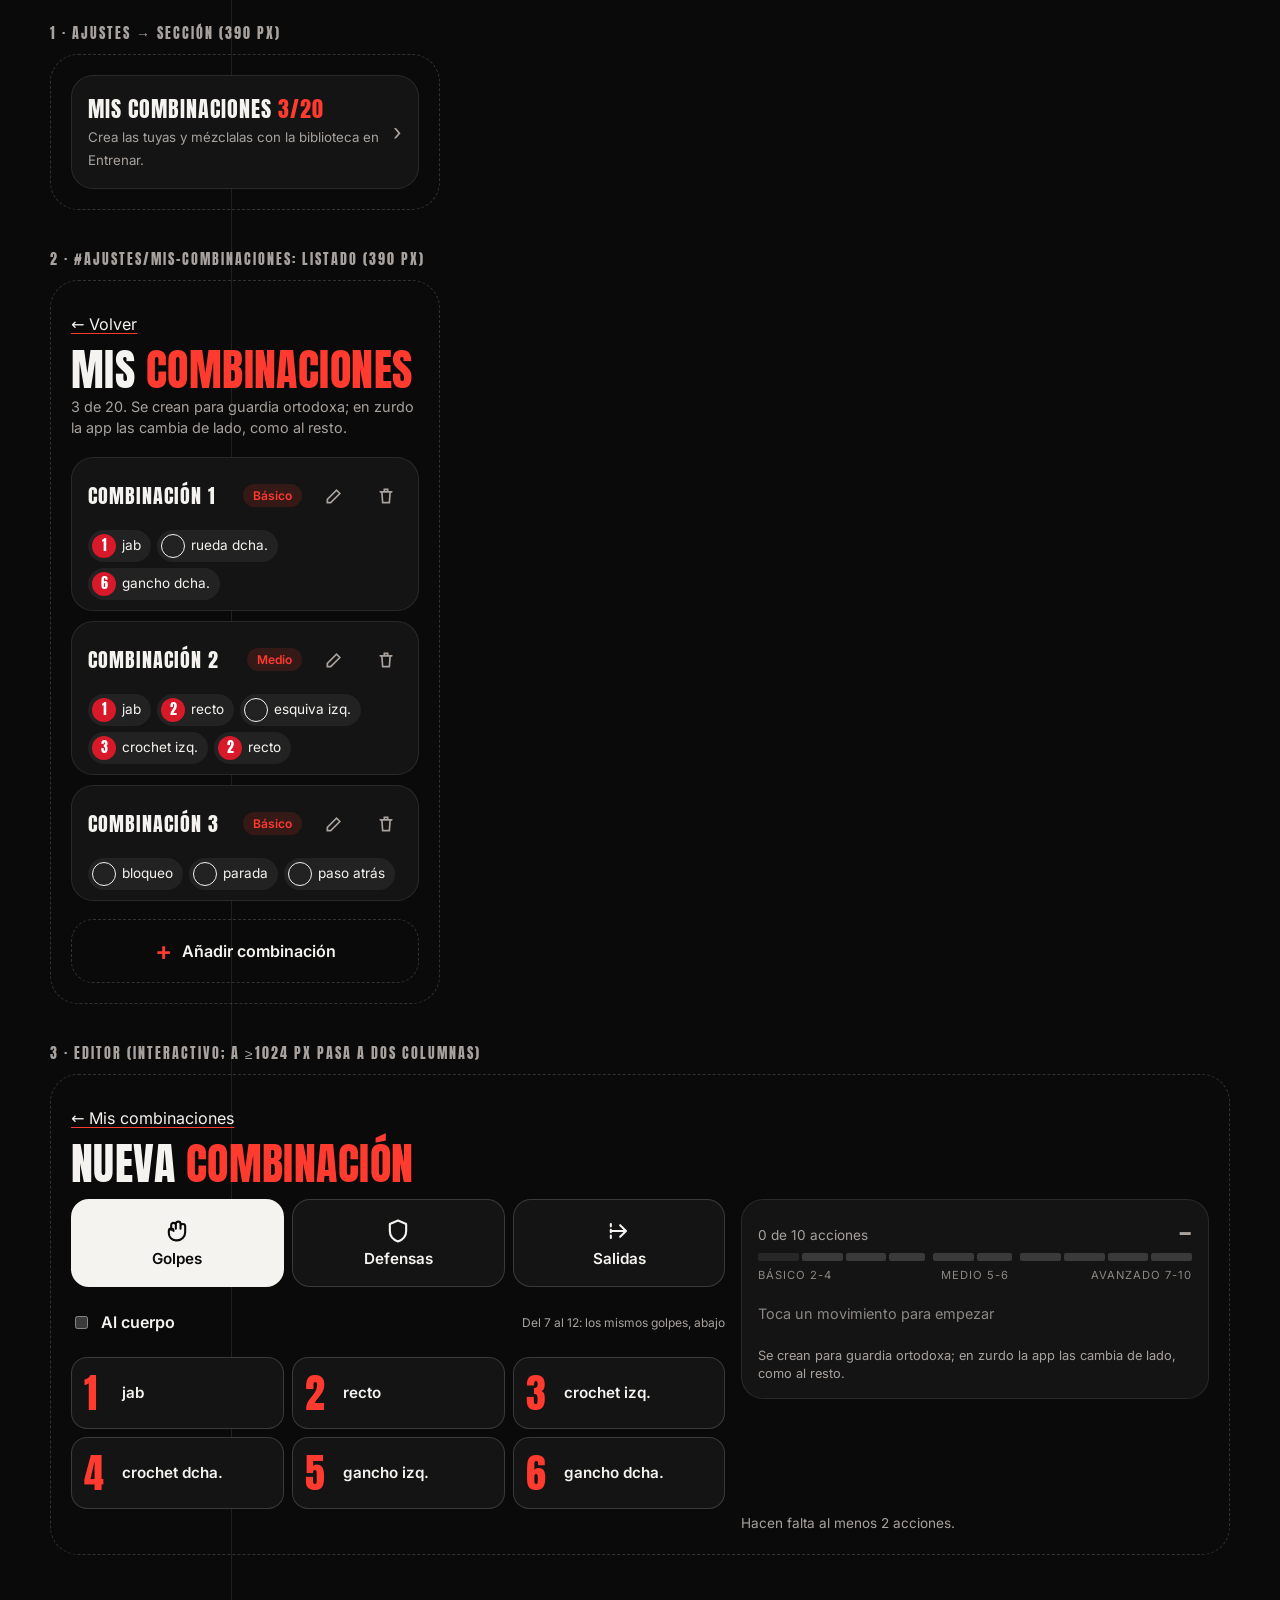
==== commit c244c8ed: "Pone los números 7-12 en el boceto del creador y añade las capturas de la fase N El interruptor «Al " ====
--- a/docs/revision/boceto-creador.html
+++ b/docs/revision/boceto-creador.html
@@ -193,7 +193,7 @@
           <div class="cr-paleta" id="p-golpe">
             <div class="cr-objetivo">
               <label><input type="checkbox" role="switch" id="al-cuerpo"> Al cuerpo</label>
-              <small style="color:var(--suave)">Los golpes al cuerpo no llevan número</small>
+              <small style="color:var(--suave)">Del 7 al 12: los mismos golpes, abajo</small>
             </div>
             <ul class="cr-golpes" id="golpes"></ul>
           </div>
@@ -220,9 +220,9 @@
     jab: { tipo: "golpe", n: 1, corto: "jab" }, directo: { tipo: "golpe", n: 2, corto: "recto" },
     gancho_izq: { tipo: "golpe", n: 3, corto: "crochet izq." }, gancho_der: { tipo: "golpe", n: 4, corto: "crochet dcha." },
     uppercut_izq: { tipo: "golpe", n: 5, corto: "gancho izq." }, uppercut_der: { tipo: "golpe", n: 6, corto: "gancho dcha." },
-    jab_cuerpo: { tipo: "golpe", corto: "jab abajo" }, directo_cuerpo: { tipo: "golpe", corto: "recto abajo" },
-    gancho_izq_cuerpo: { tipo: "golpe", corto: "croch. izq. abajo" }, gancho_der_cuerpo: { tipo: "golpe", corto: "croch. dcha. abajo" },
-    uppercut_izq_cuerpo: { tipo: "golpe", corto: "gancho izq. abajo" }, uppercut_der_cuerpo: { tipo: "golpe", corto: "gancho dcha. abajo" },
+    jab_cuerpo: { tipo: "golpe", n: 7, corto: "jab abajo" }, directo_cuerpo: { tipo: "golpe", n: 8, corto: "recto abajo" },
+    gancho_izq_cuerpo: { tipo: "golpe", n: 9, corto: "croch. izq. abajo" }, gancho_der_cuerpo: { tipo: "golpe", n: 10, corto: "croch. dcha. abajo" },
+    uppercut_izq_cuerpo: { tipo: "golpe", n: 11, corto: "gancho izq. abajo" }, uppercut_der_cuerpo: { tipo: "golpe", n: 12, corto: "gancho dcha. abajo" },
     esquiva_izq: { tipo: "defensa", corto: "esquiva izq." }, esquiva_der: { tipo: "defensa", corto: "esquiva dcha." },
     rodar_izq: { tipo: "defensa", corto: "rueda izq." }, rodar_der: { tipo: "defensa", corto: "rueda dcha." },
     paso_atras: { tipo: "defensa", corto: "paso atrás" }, bloqueo: { tipo: "defensa", corto: "bloqueo" },
